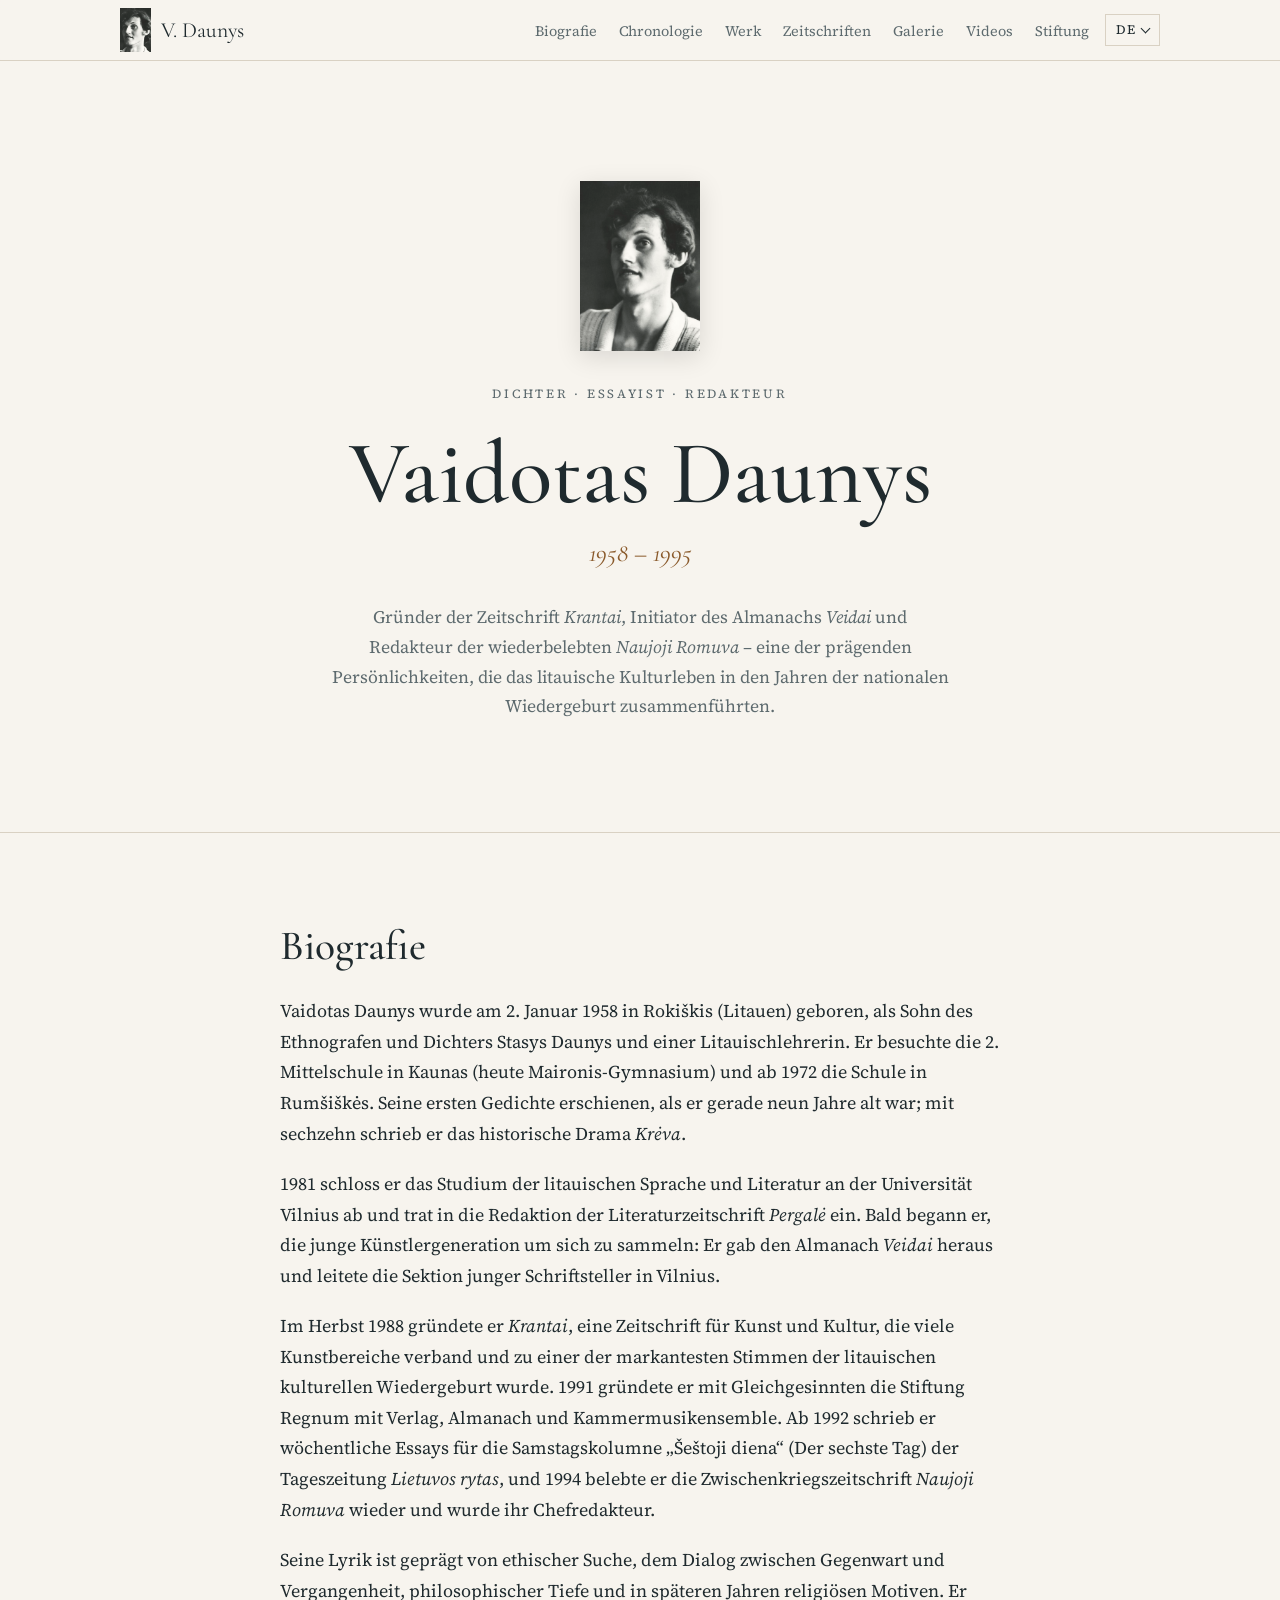
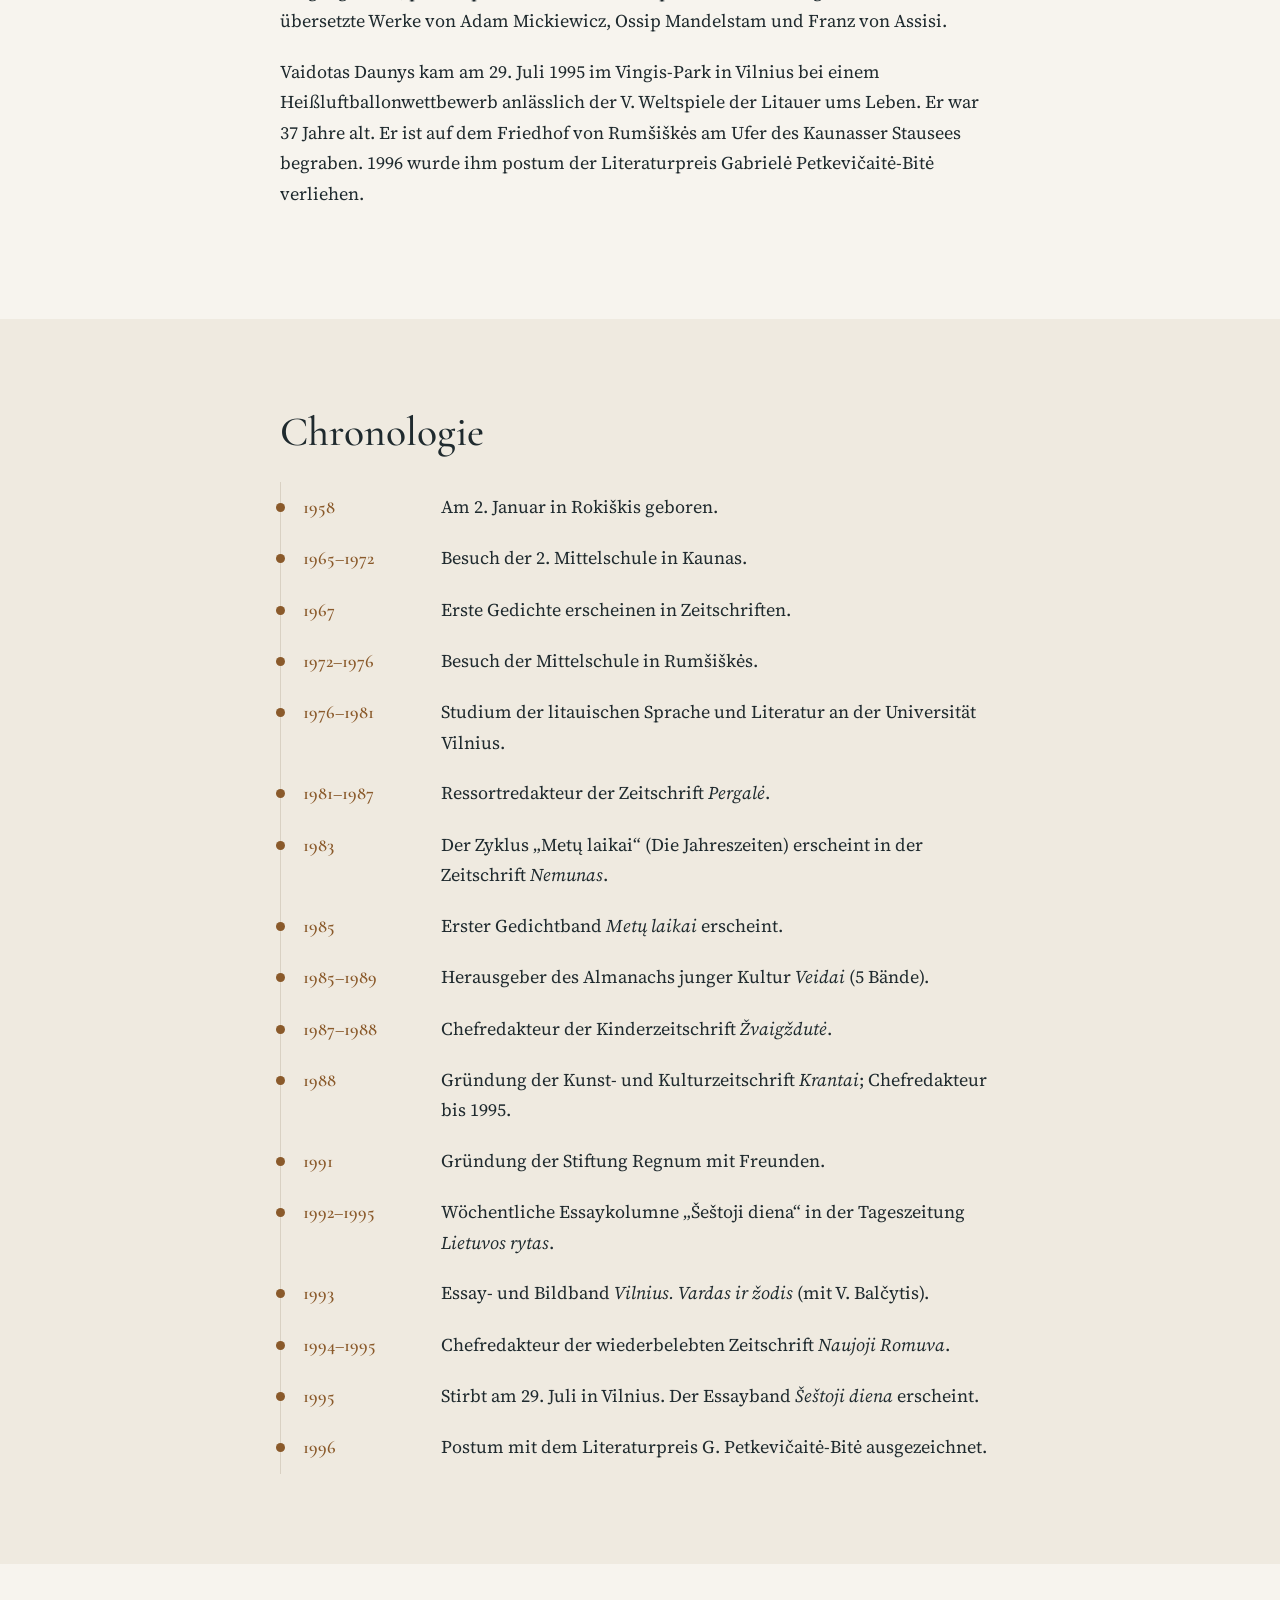
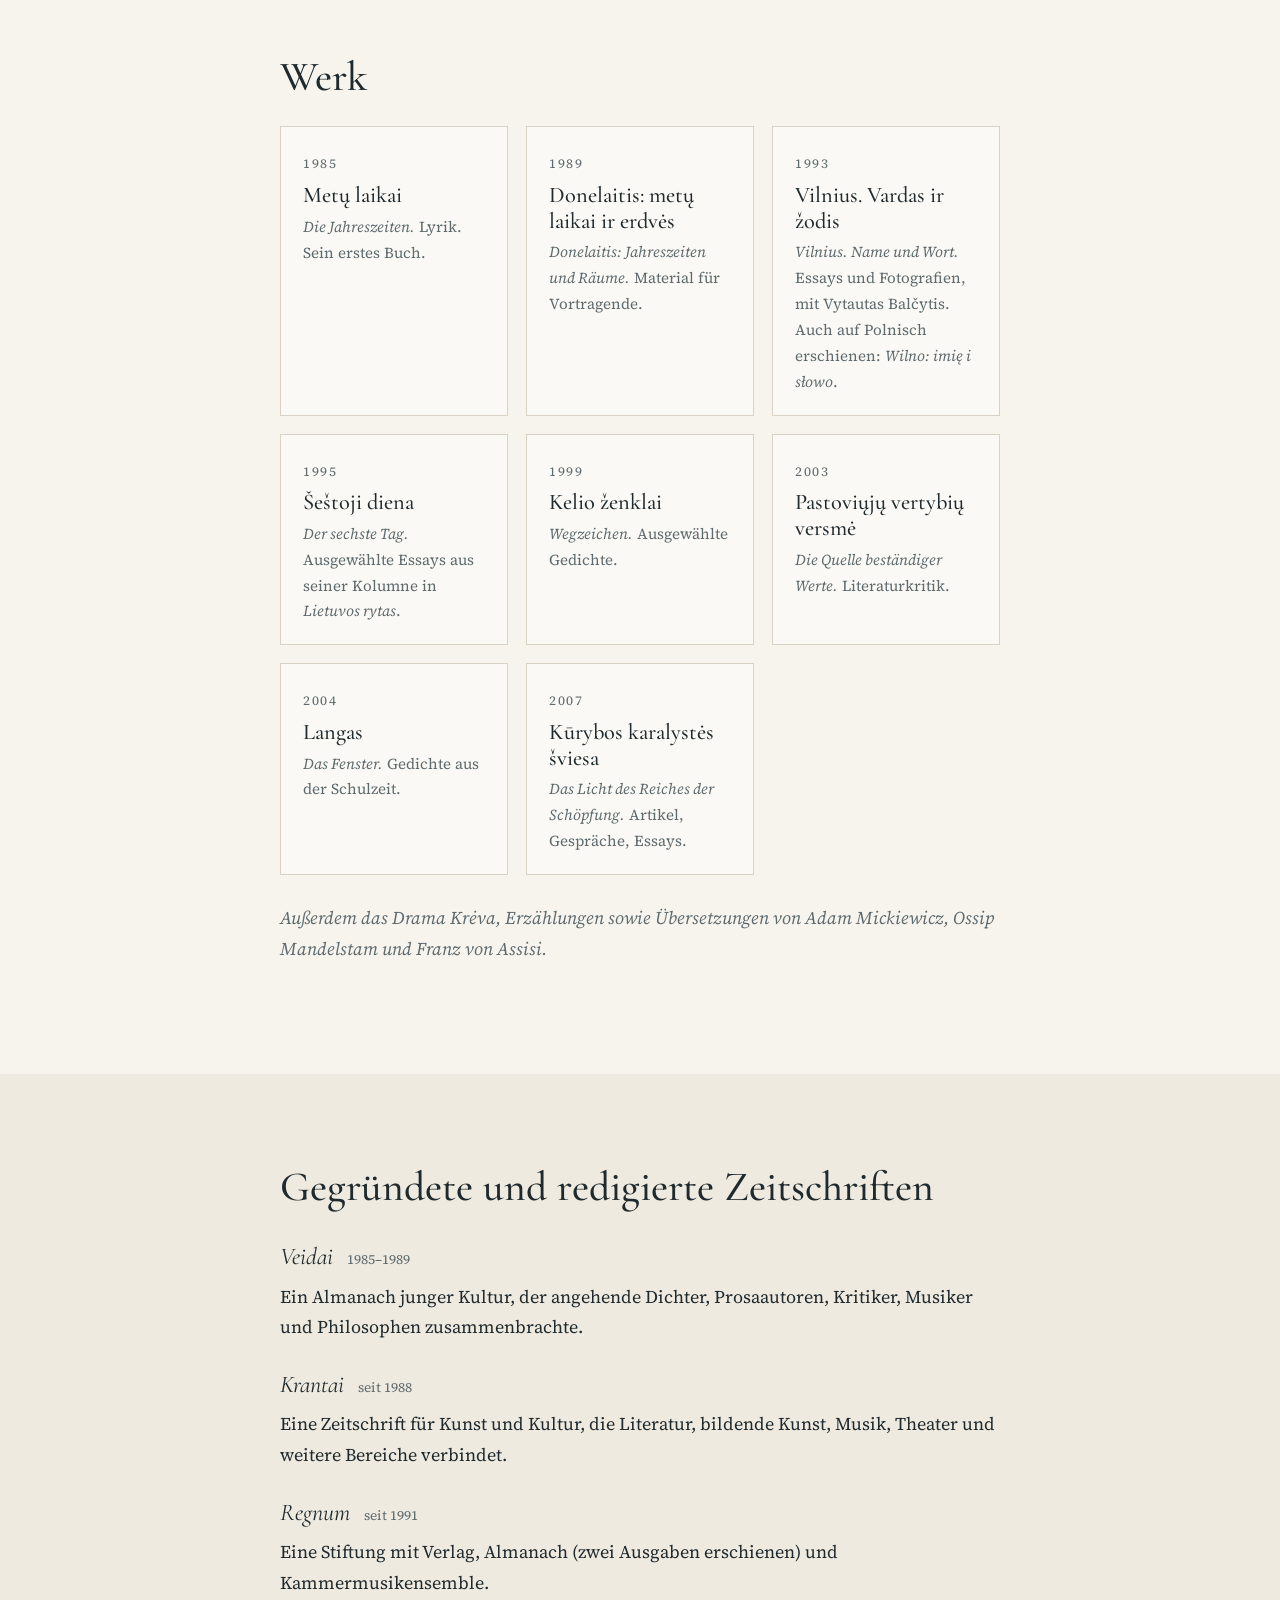
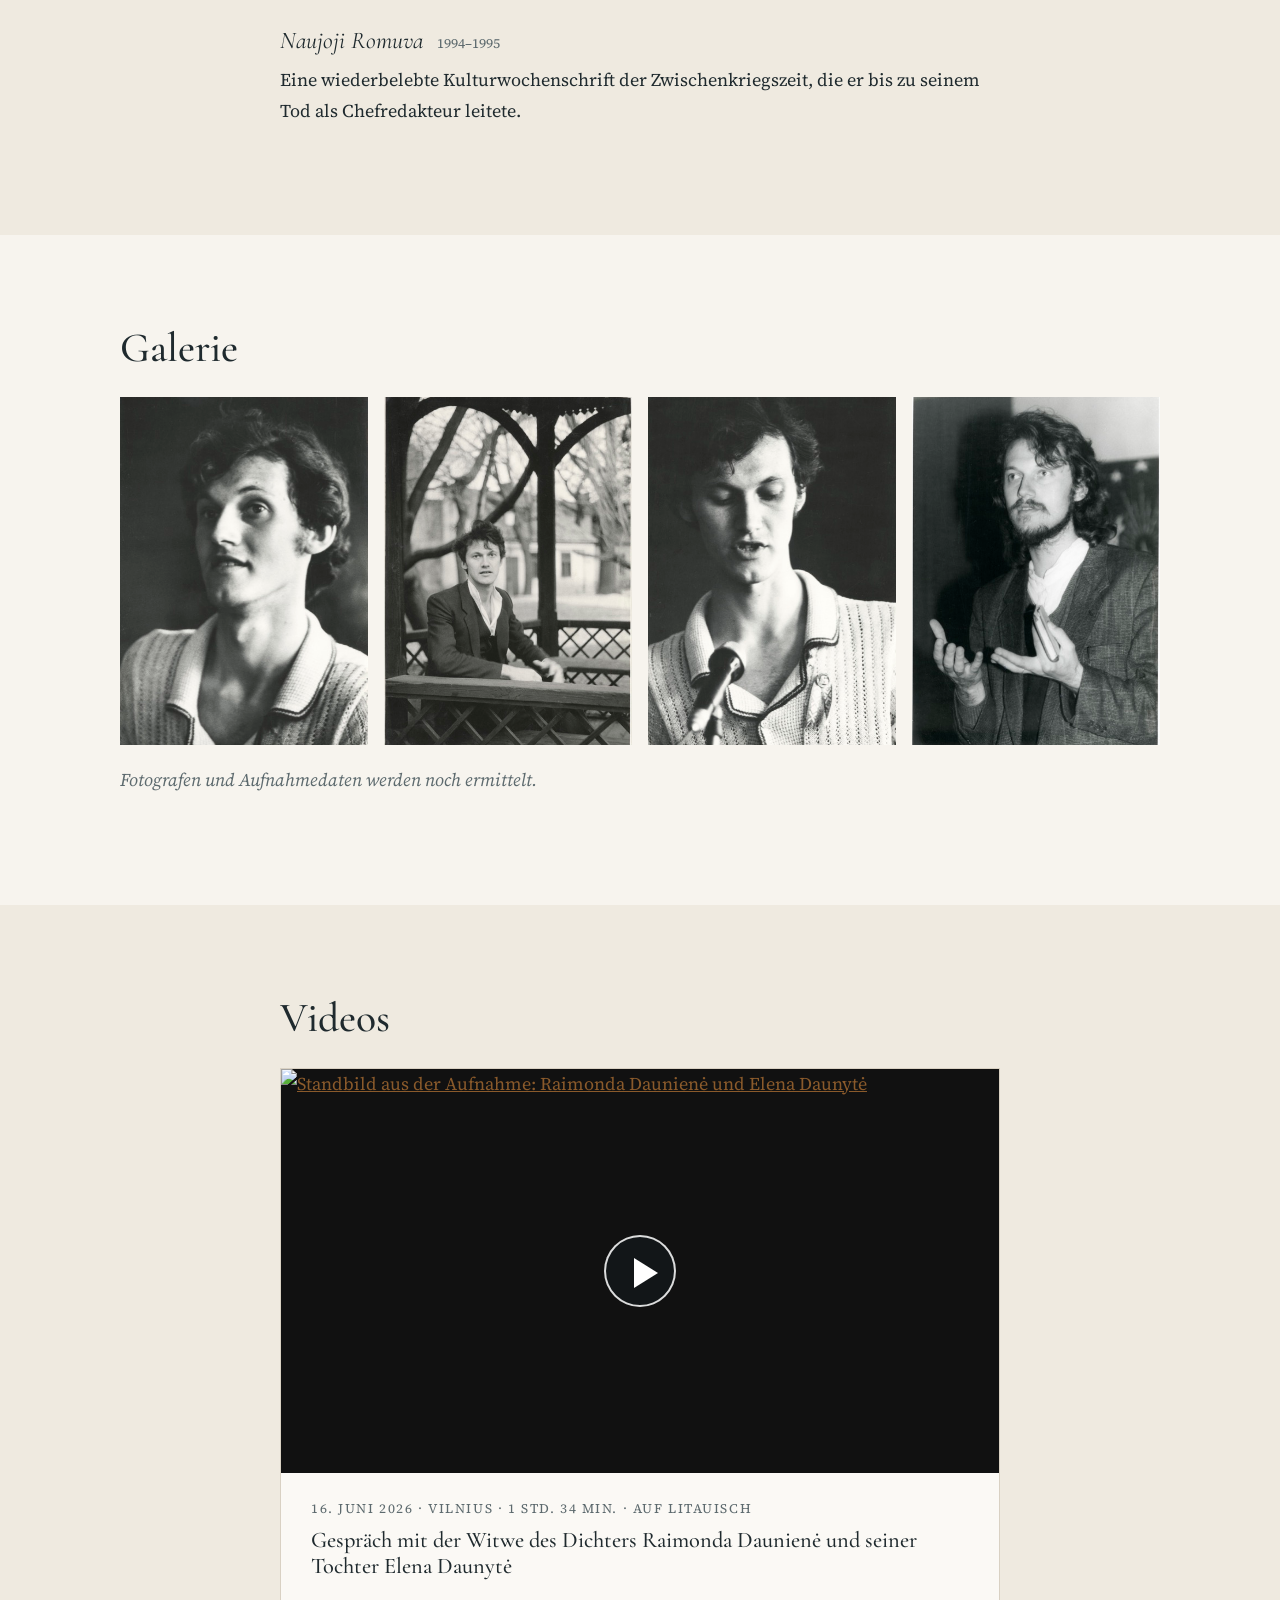
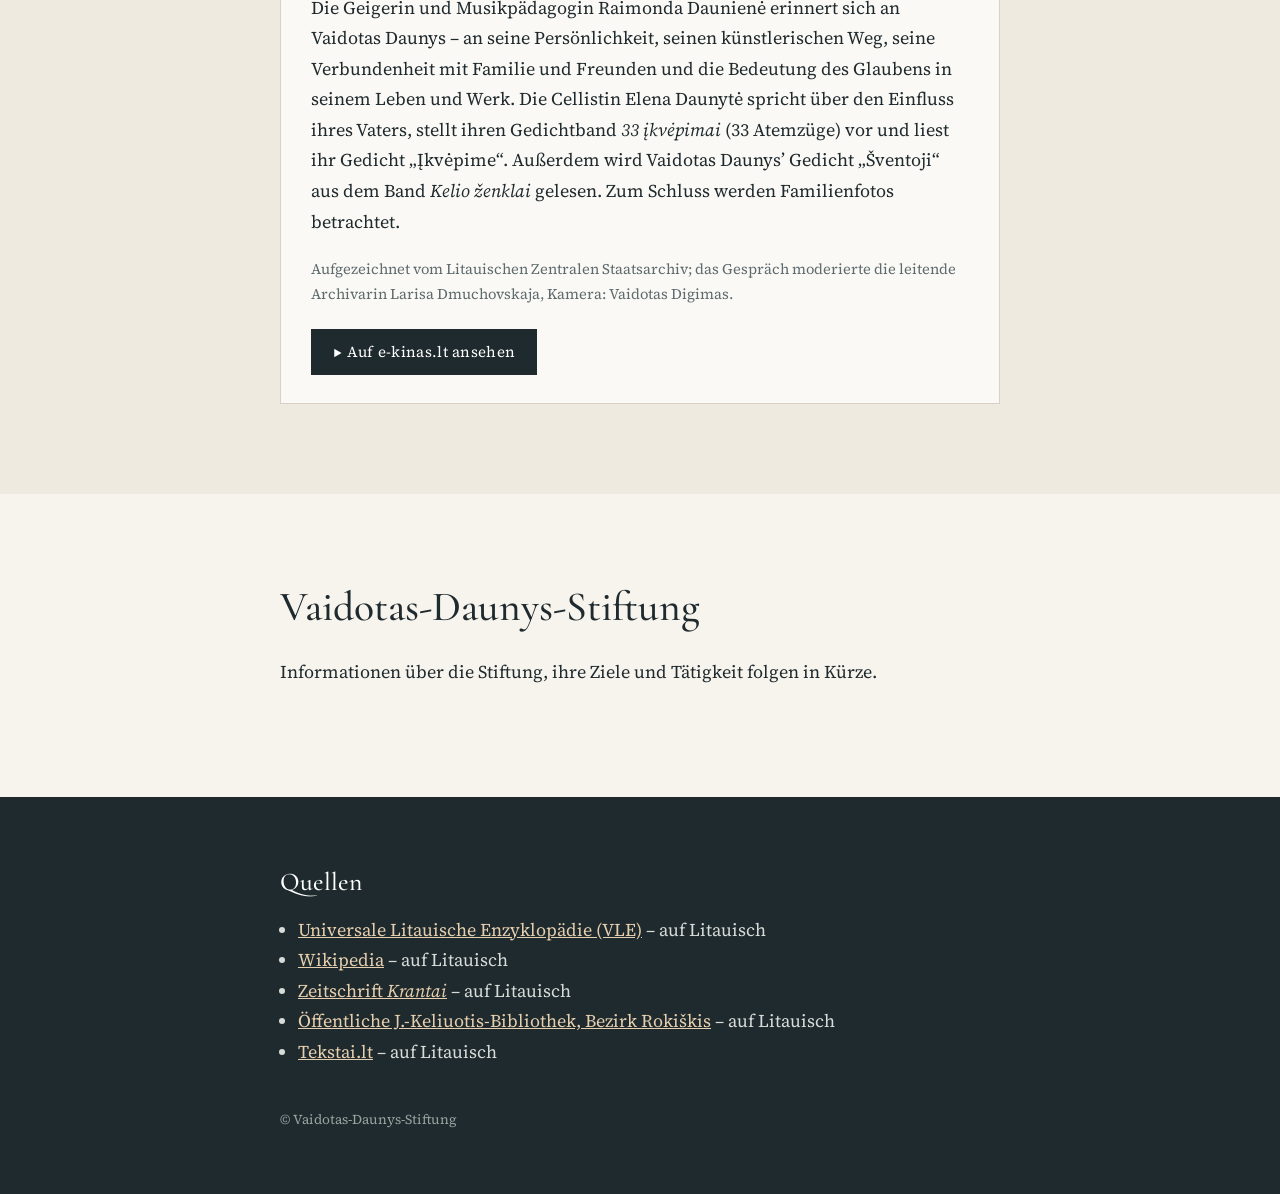
==== de/index.html @ 7f624f0b "Kalbu meniu isskleidziamas; pridetos vokieciu ir prancuzu versijos Co-Authored-By: Claude Opus 5.5 <" ====
<!doctype html>
<html lang="de">
<head>
<meta charset="utf-8">
<meta name="viewport" content="width=device-width, initial-scale=1">
<title>Vaidotas Daunys (1958–1995)</title>
<meta name="description" content="Vaidotas Daunys (1958–1995) – litauischer Dichter, Essayist und Redakteur, Gründer der Zeitschrift Krantai. Leben, Werk und Andenken.">
<meta name="theme-color" content="#1f2a2e">
<link rel="alternate" hreflang="lt" href="https://daunyteelena-byte.github.io/vaidotas-daunys/">
<link rel="alternate" hreflang="en" href="https://daunyteelena-byte.github.io/vaidotas-daunys/en/">
<link rel="alternate" hreflang="de" href="https://daunyteelena-byte.github.io/vaidotas-daunys/de/">
<link rel="alternate" hreflang="fr" href="https://daunyteelena-byte.github.io/vaidotas-daunys/fr/">
<link rel="icon" href="../favicon.svg" type="image/svg+xml">
<link rel="preconnect" href="https://fonts.googleapis.com">
<link rel="preconnect" href="https://fonts.gstatic.com" crossorigin>
<link rel="stylesheet" href="https://fonts.googleapis.com/css2?family=Cormorant+Garamond:ital,wght@0,400;0,500;0,600;1,400&family=Source+Serif+4:ital,opsz,wght@0,8..60,400;0,8..60,600;1,8..60,400&display=swap">
<link rel="stylesheet" href="../assets/style.css">
</head>
<body>

<header class="top">
  <nav class="wrap nav">
    <a class="brand" href="#"><img src="../assets/img/vaidotas-daunys.jpg" alt="Porträt von Vaidotas Daunys" width="31" height="44">V. Daunys</a>
    <ul>
      <li><a href="#biografie">Biografie</a></li>
      <li><a href="#chronologie">Chronologie</a></li>
      <li><a href="#werk">Werk</a></li>
      <li><a href="#zeitschriften">Zeitschriften</a></li>
      <li><a href="#galerie">Galerie</a></li>
      <li><a href="#videos">Videos</a></li>
      <li><a href="#stiftung">Stiftung</a></li>
    </ul>
    <details class="lang">
      <summary aria-label="Sprache">DE</summary>
      <div class="lang-menu">
        <a href="../" hreflang="lt" lang="lt">Lietuvių</a>
        <a href="../en/" hreflang="en" lang="en">English</a>
        <a aria-current="page" lang="de">Deutsch</a>
        <a href="../fr/" hreflang="fr" lang="fr">Français</a>
      </div>
    </details>
  </nav>
</header>

<main>

<section class="hero">
  <div class="wrap">
    <img class="portrait" src="../assets/img/vaidotas-daunys-portretas.jpg" alt="Porträt von Vaidotas Daunys" width="341" height="480">
    <p class="eyebrow">Dichter · Essayist · Redakteur</p>
    <h1>Vaidotas Daunys</h1>
    <p class="years">1958 – 1995</p>
    <p class="lead">Gründer der Zeitschrift <i>Krantai</i>, Initiator des Almanachs <i>Veidai</i> und Redakteur der wiederbelebten <i>Naujoji Romuva</i> – eine der prägenden Persönlichkeiten, die das litauische Kulturleben in den Jahren der nationalen Wiedergeburt zusammenführten.</p>
  </div>
</section>

<section id="biografie" class="block">
  <div class="wrap narrow">
    <h2>Biografie</h2>
    <p>Vaidotas Daunys wurde am 2. Januar 1958 in Rokiškis (Litauen) geboren, als Sohn des Ethnografen und Dichters Stasys Daunys und einer Litauischlehrerin. Er besuchte die 2. Mittelschule in Kaunas (heute Maironis-Gymnasium) und ab 1972 die Schule in Rumšiškės. Seine ersten Gedichte erschienen, als er gerade neun Jahre alt war; mit sechzehn schrieb er das historische Drama <i>Krėva</i>.</p>
    <p>1981 schloss er das Studium der litauischen Sprache und Literatur an der Universität Vilnius ab und trat in die Redaktion der Literaturzeitschrift <i>Pergalė</i> ein. Bald begann er, die junge Künstlergeneration um sich zu sammeln: Er gab den Almanach <i>Veidai</i> heraus und leitete die Sektion junger Schriftsteller in Vilnius.</p>
    <p>Im Herbst 1988 gründete er <i>Krantai</i>, eine Zeitschrift für Kunst und Kultur, die viele Kunstbereiche verband und zu einer der markantesten Stimmen der litauischen kulturellen Wiedergeburt wurde. 1991 gründete er mit Gleichgesinnten die Stiftung Regnum mit Verlag, Almanach und Kammermusikensemble. Ab 1992 schrieb er wöchentliche Essays für die Samstagskolumne „Šeštoji diena“ (Der sechste Tag) der Tageszeitung <i>Lietuvos rytas</i>, und 1994 belebte er die Zwischenkriegszeitschrift <i>Naujoji Romuva</i> wieder und wurde ihr Chefredakteur.</p>
    <p>Seine Lyrik ist geprägt von ethischer Suche, dem Dialog zwischen Gegenwart und Vergangenheit, philosophischer Tiefe und in späteren Jahren religiösen Motiven. Er übersetzte Werke von Adam Mickiewicz, Ossip Mandelstam und Franz von Assisi.</p>
    <p>Vaidotas Daunys kam am 29. Juli 1995 im Vingis-Park in Vilnius bei einem Heißluftballonwettbewerb anlässlich der V. Weltspiele der Litauer ums Leben. Er war 37 Jahre alt. Er ist auf dem Friedhof von Rumšiškės am Ufer des Kaunasser Stausees begraben. 1996 wurde ihm postum der Literaturpreis Gabrielė Petkevičaitė-Bitė verliehen.</p>
  </div>
</section>

<section id="chronologie" class="block alt">
  <div class="wrap narrow">
    <h2>Chronologie</h2>
    <ol class="timeline">
      <li><span>1958</span><p>Am 2. Januar in Rokiškis geboren.</p></li>
      <li><span>1965–1972</span><p>Besuch der 2. Mittelschule in Kaunas.</p></li>
      <li><span>1967</span><p>Erste Gedichte erscheinen in Zeitschriften.</p></li>
      <li><span>1972–1976</span><p>Besuch der Mittelschule in Rumšiškės.</p></li>
      <li><span>1976–1981</span><p>Studium der litauischen Sprache und Literatur an der Universität Vilnius.</p></li>
      <li><span>1981–1987</span><p>Ressortredakteur der Zeitschrift <i>Pergalė</i>.</p></li>
      <li><span>1983</span><p>Der Zyklus „Metų laikai“ (Die Jahreszeiten) erscheint in der Zeitschrift <i>Nemunas</i>.</p></li>
      <li><span>1985</span><p>Erster Gedichtband <i>Metų laikai</i> erscheint.</p></li>
      <li><span>1985–1989</span><p>Herausgeber des Almanachs junger Kultur <i>Veidai</i> (5 Bände).</p></li>
      <li><span>1987–1988</span><p>Chefredakteur der Kinderzeitschrift <i>Žvaigždutė</i>.</p></li>
      <li><span>1988</span><p>Gründung der Kunst- und Kulturzeitschrift <i>Krantai</i>; Chefredakteur bis 1995.</p></li>
      <li><span>1991</span><p>Gründung der Stiftung Regnum mit Freunden.</p></li>
      <li><span>1992–1995</span><p>Wöchentliche Essaykolumne „Šeštoji diena“ in der Tageszeitung <i>Lietuvos rytas</i>.</p></li>
      <li><span>1993</span><p>Essay- und Bildband <i>Vilnius. Vardas ir žodis</i> (mit V. Balčytis).</p></li>
      <li><span>1994–1995</span><p>Chefredakteur der wiederbelebten Zeitschrift <i>Naujoji Romuva</i>.</p></li>
      <li><span>1995</span><p>Stirbt am 29. Juli in Vilnius. Der Essayband <i>Šeštoji diena</i> erscheint.</p></li>
      <li><span>1996</span><p>Postum mit dem Literaturpreis G. Petkevičaitė-Bitė ausgezeichnet.</p></li>
    </ol>
  </div>
</section>

<section id="werk" class="block">
  <div class="wrap narrow">
    <h2>Werk</h2>
    <div class="books">
      <article><span class="y">1985</span><h3>Metų laikai</h3><p><i>Die Jahreszeiten.</i> Lyrik. Sein erstes Buch.</p></article>
      <article><span class="y">1989</span><h3>Donelaitis: metų laikai ir erdvės</h3><p><i>Donelaitis: Jahreszeiten und Räume.</i> Material für Vortragende.</p></article>
      <article><span class="y">1993</span><h3>Vilnius. Vardas ir žodis</h3><p><i>Vilnius. Name und Wort.</i> Essays und Fotografien, mit Vytautas Balčytis. Auch auf Polnisch erschienen: <i>Wilno: imię i słowo</i>.</p></article>
      <article><span class="y">1995</span><h3>Šeštoji diena</h3><p><i>Der sechste Tag.</i> Ausgewählte Essays aus seiner Kolumne in <i>Lietuvos rytas</i>.</p></article>
      <article><span class="y">1999</span><h3>Kelio ženklai</h3><p><i>Wegzeichen.</i> Ausgewählte Gedichte.</p></article>
      <article><span class="y">2003</span><h3>Pastoviųjų vertybių versmė</h3><p><i>Die Quelle beständiger Werte.</i> Literaturkritik.</p></article>
      <article><span class="y">2004</span><h3>Langas</h3><p><i>Das Fenster.</i> Gedichte aus der Schulzeit.</p></article>
      <article><span class="y">2007</span><h3>Kūrybos karalystės šviesa</h3><p><i>Das Licht des Reiches der Schöpfung.</i> Artikel, Gespräche, Essays.</p></article>
    </div>
    <p class="note">Außerdem das Drama <i>Krėva</i>, Erzählungen sowie Übersetzungen von Adam Mickiewicz, Ossip Mandelstam und Franz von Assisi.</p>
  </div>
</section>

<section id="zeitschriften" class="block alt">
  <div class="wrap narrow">
    <h2>Gegründete und redigierte Zeitschriften</h2>
    <dl class="pubs">
      <dt><i>Veidai</i> <small>1985–1989</small></dt>
      <dd>Ein Almanach junger Kultur, der angehende Dichter, Prosaautoren, Kritiker, Musiker und Philosophen zusammenbrachte.</dd>
      <dt><i>Krantai</i> <small>seit 1988</small></dt>
      <dd>Eine Zeitschrift für Kunst und Kultur, die Literatur, bildende Kunst, Musik, Theater und weitere Bereiche verbindet.</dd>
      <dt><i>Regnum</i> <small>seit 1991</small></dt>
      <dd>Eine Stiftung mit Verlag, Almanach (zwei Ausgaben erschienen) und Kammermusikensemble.</dd>
      <dt><i>Naujoji Romuva</i> <small>1994–1995</small></dt>
      <dd>Eine wiederbelebte Kulturwochenschrift der Zwischenkriegszeit, die er bis zu seinem Tod als Chefredakteur leitete.</dd>
    </dl>
  </div>
</section>

<section id="galerie" class="block">
  <div class="wrap">
    <h2>Galerie</h2>
    <div class="gallery">
      <a href="../assets/img/galerija/001.jpg"><img src="../assets/img/galerija/001-m.jpg" alt="Nahaufnahme von Vaidotas Daunys" width="451" height="640" loading="lazy"></a>
      <a href="../assets/img/galerija/002.jpg"><img src="../assets/img/galerija/002-m.jpg" alt="Vaidotas Daunys in einem hölzernen Pavillon" width="453" height="640" loading="lazy"></a>
      <a href="../assets/img/galerija/003.jpg"><img src="../assets/img/galerija/003-m.jpg" alt="Vaidotas Daunys spricht am Mikrofon" width="456" height="640" loading="lazy"></a>
      <a href="../assets/img/galerija/004.jpg"><img src="../assets/img/galerija/004-m.jpg" alt="Vaidotas Daunys spricht mit einem Buch in der Hand" width="430" height="640" loading="lazy"></a>
    </div>
    <p class="note">Fotografen und Aufnahmedaten werden noch ermittelt.</p>
  </div>
</section>

<section id="videos" class="block alt">
  <div class="wrap narrow">
    <h2>Videos</h2>
    <article class="video">
      <a class="video-still" href="https://www.e-kinas.lt/ekinas-movie/movie/24344" target="_blank" rel="noopener" aria-label="Aufnahme auf e-kinas.lt ansehen">
        <img src="https://www.e-kinas.lt/public-movies/24344/stop-kadras.jpeg" alt="Standbild aus der Aufnahme: Raimonda Daunienė und Elena Daunytė" width="600" height="338" loading="lazy">
        <span class="play" aria-hidden="true"></span>
      </a>
      <p class="video-meta">16. Juni 2026 · Vilnius · 1 Std. 34 Min. · auf Litauisch</p>
      <h3>Gespräch mit der Witwe des Dichters Raimonda Daunienė und seiner Tochter Elena Daunytė</h3>
      <p>Die Geigerin und Musikpädagogin Raimonda Daunienė erinnert sich an Vaidotas Daunys – an seine Persönlichkeit, seinen künstlerischen Weg, seine Verbundenheit mit Familie und Freunden und die Bedeutung des Glaubens in seinem Leben und Werk. Die Cellistin Elena Daunytė spricht über den Einfluss ihres Vaters, stellt ihren Gedichtband <i>33 įkvėpimai</i> (33 Atemzüge) vor und liest ihr Gedicht „Įkvėpime“. Außerdem wird Vaidotas Daunys’ Gedicht „Šventoji“ aus dem Band <i>Kelio ženklai</i> gelesen. Zum Schluss werden Familienfotos betrachtet.</p>
      <p class="video-src">Aufgezeichnet vom Litauischen Zentralen Staatsarchiv; das Gespräch moderierte die leitende Archivarin Larisa Dmuchovskaja, Kamera: Vaidotas Digimas.</p>
      <a class="button" href="https://www.e-kinas.lt/ekinas-movie/movie/24344" target="_blank" rel="noopener">▶ Auf e-kinas.lt ansehen</a>
    </article>
  </div>
</section>

<section id="stiftung" class="block">
  <div class="wrap narrow">
    <h2>Vaidotas-Daunys-Stiftung</h2>
    <p>Informationen über die Stiftung, ihre Ziele und Tätigkeit folgen in Kürze.</p>
  </div>
</section>

</main>

<dialog class="lightbox" aria-label="Foto">
  <img alt="">
  <button class="lb-prev" aria-label="Zurück">‹</button>
  <button class="lb-next" aria-label="Weiter">›</button>
  <button class="lb-close" aria-label="Schließen">×</button>
</dialog>
<script>
(function () {
  var links = Array.prototype.slice.call(document.querySelectorAll('.gallery a'));
  var box = document.querySelector('.lightbox');
  if (!box || !box.showModal) return;
  var img = box.querySelector('img'), i = 0;
  function show(n) {
    i = (n + links.length) % links.length;
    img.src = links[i].href;
    img.alt = links[i].querySelector('img').alt;
  }
  links.forEach(function (a, n) {
    a.addEventListener('click', function (e) { e.preventDefault(); show(n); box.showModal(); });
  });
  box.querySelector('.lb-prev').onclick = function () { show(i - 1); };
  box.querySelector('.lb-next').onclick = function () { show(i + 1); };
  box.querySelector('.lb-close').onclick = function () { box.close(); };
  box.addEventListener('click', function (e) { if (e.target === box || e.target === img) box.close(); });
  box.addEventListener('keydown', function (e) {
    if (e.key === 'ArrowLeft') show(i - 1);
    if (e.key === 'ArrowRight') show(i + 1);
  });
})();
</script>
<script>
(function () {
  var d = document.querySelector('.lang');
  if (!d) return;
  document.addEventListener('click', function (e) { if (!d.contains(e.target)) d.open = false; });
  document.addEventListener('keydown', function (e) { if (e.key === 'Escape') d.open = false; });
})();
</script>

<footer class="foot">
  <div class="wrap narrow">
    <h2>Quellen</h2>
    <ul>
      <li><a href="https://www.vle.lt/straipsnis/vaidotas-daunys/">Universale Litauische Enzyklopädie (VLE)</a> <span>– auf Litauisch</span></li>
      <li><a href="https://lt.wikipedia.org/wiki/Vaidotas_Daunys">Wikipedia</a> <span>– auf Litauisch</span></li>
      <li><a href="https://kranturedakcija.lt/vaidotas-daunys/">Zeitschrift <i>Krantai</i></a> <span>– auf Litauisch</span></li>
      <li><a href="https://www.keliuociucentras.rvb.lt/lt/krasto-kureju-puslapis/daunys-vaidotas">Öffentliche J.-Keliuotis-Bibliothek, Bezirk Rokiškis</a> <span>– auf Litauisch</span></li>
      <li><a href="http://www.tekstai.lt/tekstai/187-daunys-vaidotas">Tekstai.lt</a> <span>– auf Litauisch</span></li>
    </ul>
    <p class="copy">© Vaidotas-Daunys-Stiftung</p>
  </div>
</footer>

</body>
</html>
---- assets/style.css ----
:root {
  --ink: #1f2a2e;
  --muted: #5d6a6e;
  --paper: #f7f4ee;
  --paper-alt: #efeae0;
  --accent: #8a5a2b;
  --line: #d9d1c3;
  --serif-d: "Cormorant Garamond", Georgia, serif;
  --serif: "Source Serif 4", Georgia, serif;
}

* { box-sizing: border-box; }
html { scroll-behavior: smooth; }
body {
  margin: 0;
  background: var(--paper);
  color: var(--ink);
  font: 400 18px/1.7 var(--serif);
  -webkit-font-smoothing: antialiased;
}
a { color: var(--accent); }
h1, h2, h3 { font-family: var(--serif-d); font-weight: 500; line-height: 1.15; margin: 0 0 .6em; }
h2 { font-size: clamp(2rem, 4vw, 2.6rem); }
h3 { font-size: 1.4rem; }

.wrap { max-width: 1080px; margin: 0 auto; padding: 0 20px; }
.narrow { max-width: 760px; }

/* nav */
.top {
  position: sticky; top: 0; z-index: 10;
  background: rgba(247, 244, 238, .92);
  backdrop-filter: blur(6px);
  border-bottom: 1px solid var(--line);
}
.nav { display: flex; align-items: center; justify-content: space-between; height: 60px; gap: 16px; }
.brand { display: flex; align-items: center; gap: 10px; font-family: var(--serif-d); font-size: 1.35rem; color: var(--ink); text-decoration: none; white-space: nowrap; }
.brand img { height: 44px; width: auto; display: block; }
.nav ul { display: flex; gap: 22px; list-style: none; margin: 0 0 0 auto; padding: 0; overflow-x: auto; min-width: 0; }
.lang { position: relative; flex-shrink: 0; }
.lang summary { list-style: none; cursor: pointer; display: flex; align-items: center; gap: 6px; padding: 4px 10px; border: 1px solid var(--line); font-size: .8rem; letter-spacing: .08em; color: var(--ink); user-select: none; }
.lang summary::-webkit-details-marker { display: none; }
.lang summary::after { content: ""; width: 6px; height: 6px; border-right: 1.5px solid currentColor; border-bottom: 1.5px solid currentColor; transform: translateY(-2px) rotate(45deg); transition: transform .2s ease; }
.lang[open] summary::after { transform: translateY(1px) rotate(-135deg); }
.lang summary:hover, .lang[open] summary { background: var(--paper-alt); }
.lang-menu { position: absolute; right: 0; top: calc(100% + 6px); min-width: 150px; background: var(--paper); border: 1px solid var(--line); box-shadow: 0 8px 24px rgba(0,0,0,.10); padding: 6px 0; z-index: 20; }
.nav .lang-menu a { display: block; padding: 7px 16px; color: var(--ink); font-size: .92rem; }
.nav .lang-menu a[href]:hover { background: var(--paper-alt); }
.nav .lang-menu a[aria-current] { color: var(--accent); font-weight: 600; }
.nav a:not(.brand) { color: var(--muted); text-decoration: none; font-size: .9rem; white-space: nowrap; }
.nav a:not(.brand):hover { color: var(--ink); }

/* hero */
.hero { padding: 120px 0 110px; text-align: center; border-bottom: 1px solid var(--line); }
.portrait { display: block; height: 170px; width: auto; margin: 0 auto 32px; box-shadow: 0 6px 24px rgba(0,0,0,.12); }
.eyebrow { text-transform: uppercase; letter-spacing: .22em; font-size: .78rem; color: var(--muted); margin: 0 0 18px; }
.hero h1 { font-size: clamp(3rem, 9vw, 5.6rem); margin: 0; }
.years { font-family: var(--serif-d); font-style: italic; font-size: 1.6rem; color: var(--accent); margin: 6px 0 28px; }
.lead { max-width: 620px; margin: 0 auto; color: var(--muted); font-size: 1.1rem; }

/* blocks */
.block { padding: 90px 0; }
.block.alt { background: var(--paper-alt); }
.block p { margin: 0 0 1.1em; }

/* timeline */
.timeline { list-style: none; margin: 0; padding: 0; border-left: 1px solid var(--line); }
.timeline li { display: grid; grid-template-columns: 120px 1fr; gap: 18px; padding: 10px 0 10px 22px; position: relative; }
.timeline li::before { content: ""; position: absolute; left: -5px; top: 21px; width: 9px; height: 9px; border-radius: 50%; background: var(--accent); }
.timeline span { font-family: var(--serif-d); font-size: 1.15rem; font-weight: 600; color: var(--accent); }
.timeline p { margin: 0; }

/* books */
.books { display: grid; grid-template-columns: repeat(auto-fill, minmax(220px, 1fr)); gap: 18px; margin-bottom: 28px; }
.books article { border: 1px solid var(--line); padding: 20px 22px; background: #fbf9f5; }
.books .y { font-size: .82rem; letter-spacing: .12em; color: var(--muted); }
.books h3 { margin: 4px 0 6px; }
.books p { margin: 0; font-size: .95rem; color: var(--muted); }
.note { font-style: italic; color: var(--muted); }

/* publications */
.pubs dt { font-family: var(--serif-d); font-size: 1.5rem; margin-top: 22px; }
.pubs dt small { font-family: var(--serif); font-size: .85rem; color: var(--muted); margin-left: 8px; }
.pubs dd { margin: 4px 0 0; color: var(--ink); }

/* gallery */
.gallery { display: grid; grid-template-columns: repeat(4, 1fr); gap: 16px; margin-bottom: 20px; }
.gallery a { display: block; aspect-ratio: 5 / 7; overflow: hidden; background: var(--paper-alt); }
.gallery img { width: 100%; height: 100%; object-fit: cover; display: block; transition: transform .4s ease; }
.gallery a:hover img { transform: scale(1.03); }

.lightbox { border: 0; padding: 0; background: transparent; max-width: 100vw; max-height: 100vh; width: 100vw; height: 100vh; }
.lightbox::backdrop { background: rgba(16, 20, 22, .92); }
.lightbox img { position: absolute; inset: 0; margin: auto; max-width: calc(100vw - 120px); max-height: calc(100vh - 60px); }
.lightbox button { position: absolute; background: none; border: 0; color: #f2efe8; font-size: 2.6rem; line-height: 1; padding: 12px 16px; cursor: pointer; }
.lb-prev { left: 8px; top: 50%; transform: translateY(-50%); }
.lb-next { right: 8px; top: 50%; transform: translateY(-50%); }
.lb-close { right: 8px; top: 8px; }
.lightbox button:focus:not(:focus-visible) { outline: none; }

/* video */
.video { border: 1px solid var(--line); background: #fbf9f5; padding: 28px 30px; }
.video-still { position: relative; display: block; margin: -28px -30px 24px; aspect-ratio: 16 / 9; background: #111; overflow: hidden; }
.video-still img { width: 100%; height: 100%; object-fit: cover; display: block; transition: transform .4s ease; }
.video-still:hover img { transform: scale(1.02); }
.play { position: absolute; left: 50%; top: 50%; width: 72px; height: 72px; margin: -36px 0 0 -36px; border-radius: 50%; background: rgba(20, 26, 28, .72); border: 2px solid rgba(255,255,255,.85); }
.play::after { content: ""; position: absolute; left: 28px; top: 21px; border-style: solid; border-width: 15px 0 15px 24px; border-color: transparent transparent transparent #fff; }
.video-still:hover .play { background: var(--accent); }
.video-meta { font-size: .82rem; letter-spacing: .12em; text-transform: uppercase; color: var(--muted); margin: 0 0 8px !important; }
.video h3 { margin-bottom: 14px; }
.video-src { font-size: .92rem; color: var(--muted); }
.button { display: inline-block; margin-top: 6px; padding: 10px 22px; background: var(--ink); color: #fff; text-decoration: none; font-size: .95rem; letter-spacing: .02em; }
.button:hover { background: var(--accent); }

/* footer */
.foot { background: var(--ink); color: #d8dcd9; padding: 70px 0 50px; }
.foot h2 { font-size: 1.6rem; color: #fff; }
.foot ul { padding-left: 18px; }
.foot a { color: #e6cfae; }
.copy { margin-top: 40px; font-size: .85rem; color: #98a3a0; }

@media (max-width: 640px) {
  body { font-size: 17px; }
  .nav ul { gap: 14px; margin-left: 0; }
  .nav { gap: 12px; }
  .brand { display: none; }
  .hero { padding: 48px 0 64px; }
  .portrait { height: 120px; margin-bottom: 24px; }
  .block { padding: 64px 0; }
  .timeline li { grid-template-columns: 1fr; gap: 2px; }
  .gallery { grid-template-columns: repeat(2, 1fr); gap: 10px; }
  .video { padding: 22px 20px; }
  .video-still { margin: -22px -20px 20px; }
  .lightbox img { max-width: 100vw; max-height: calc(100vh - 140px); }
  .lb-prev, .lb-next { top: auto; bottom: 16px; transform: none; }
}
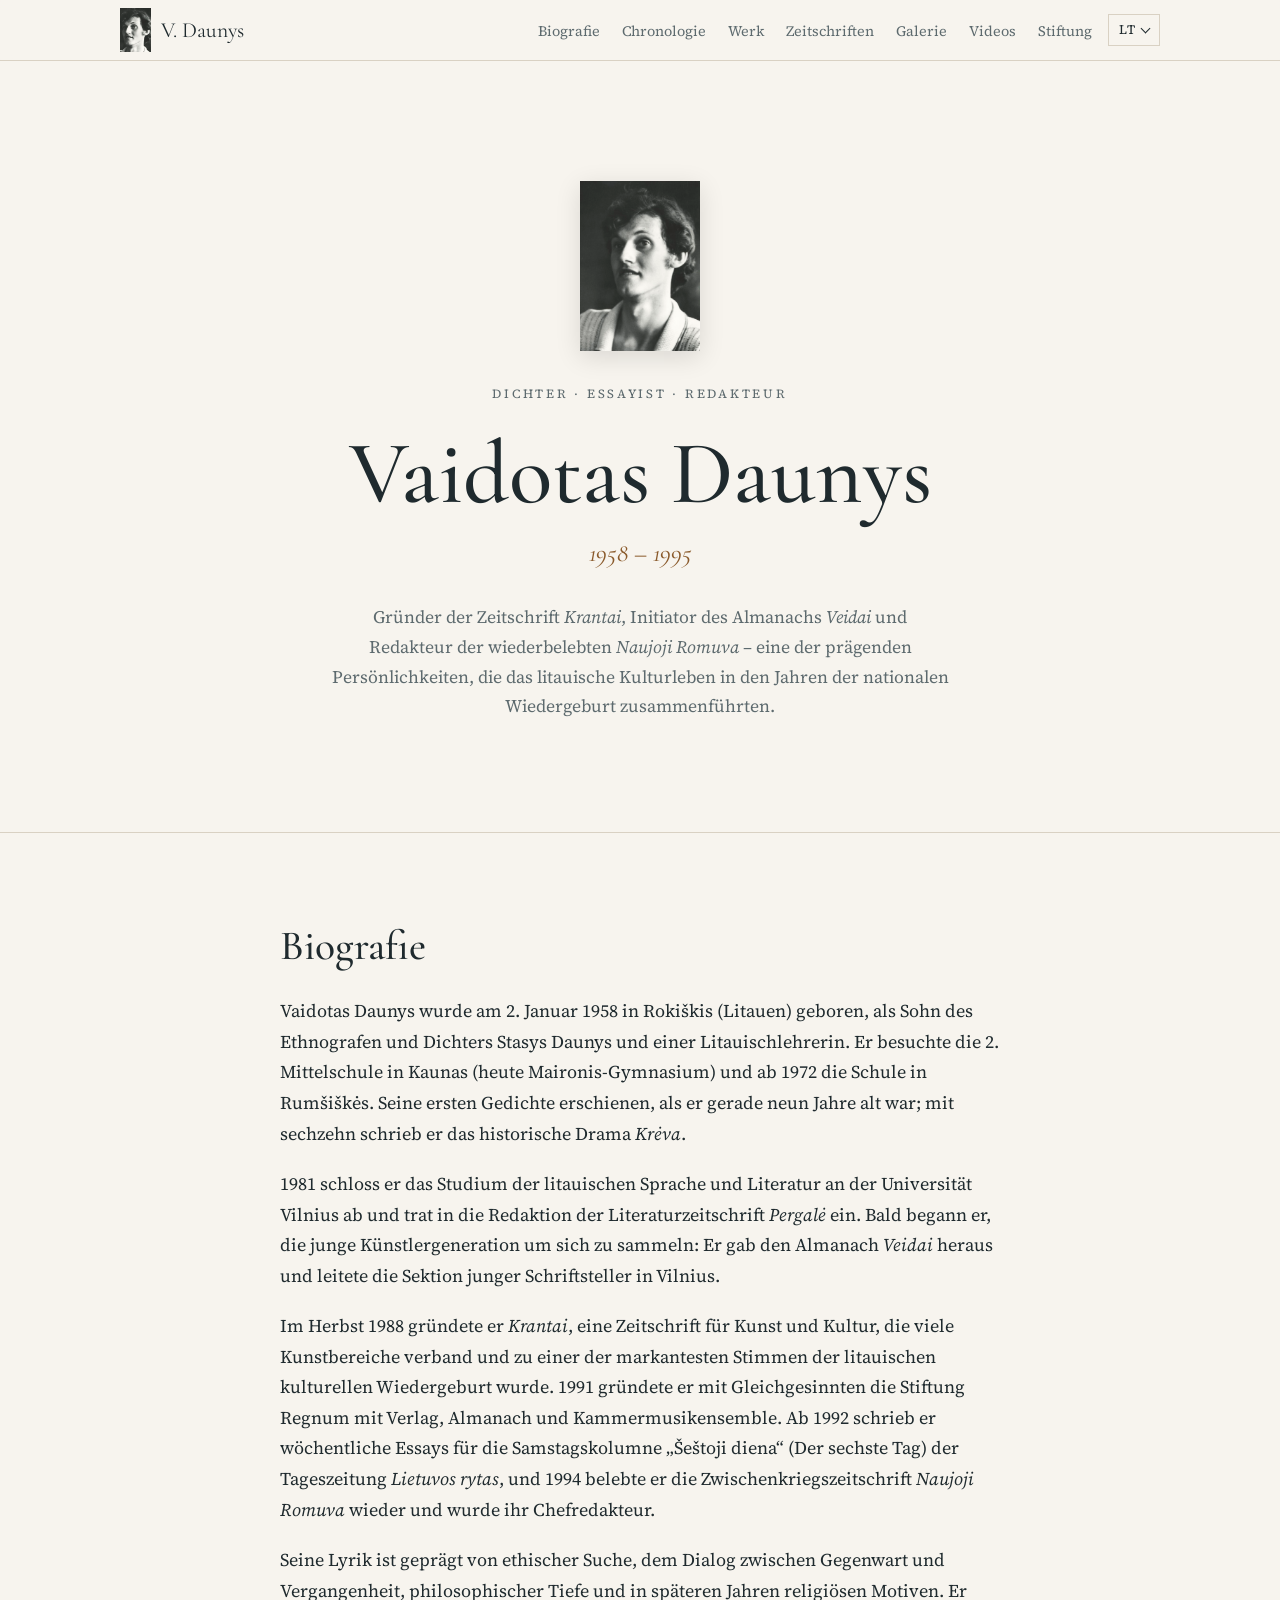
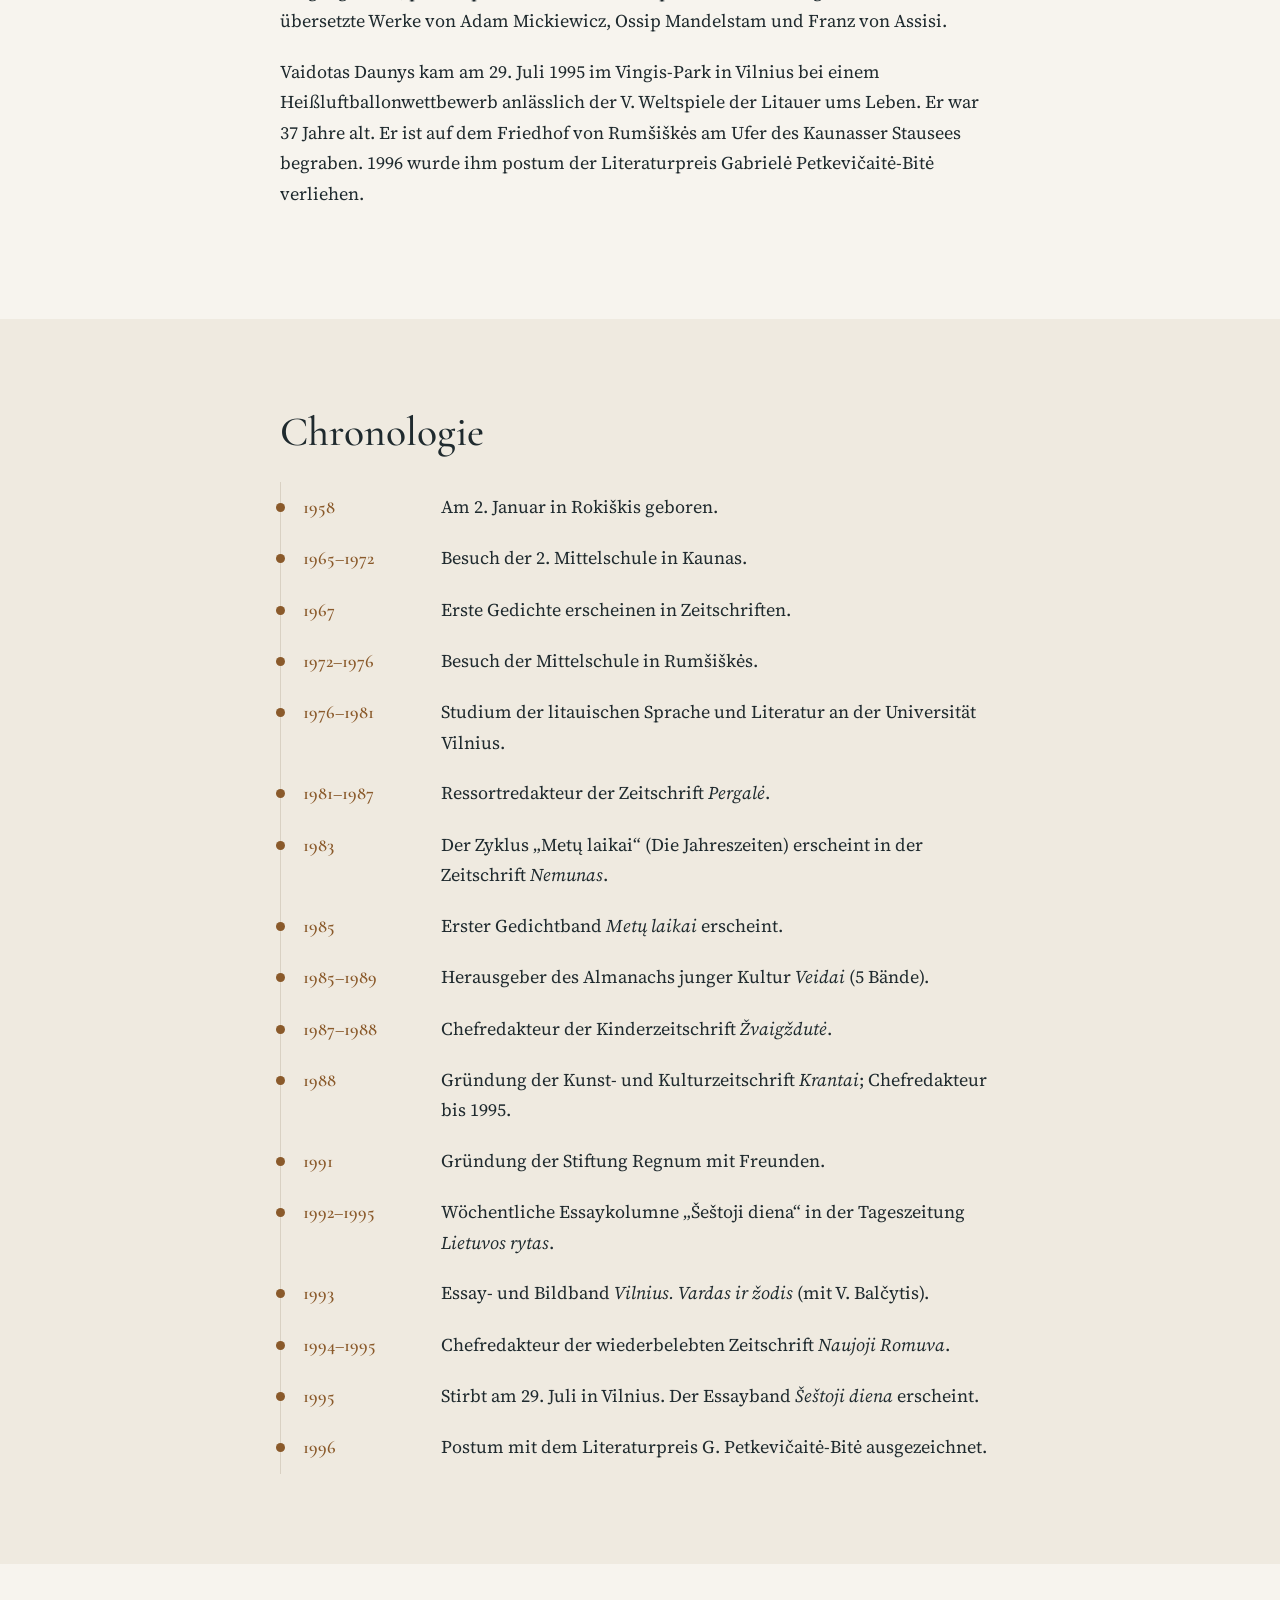
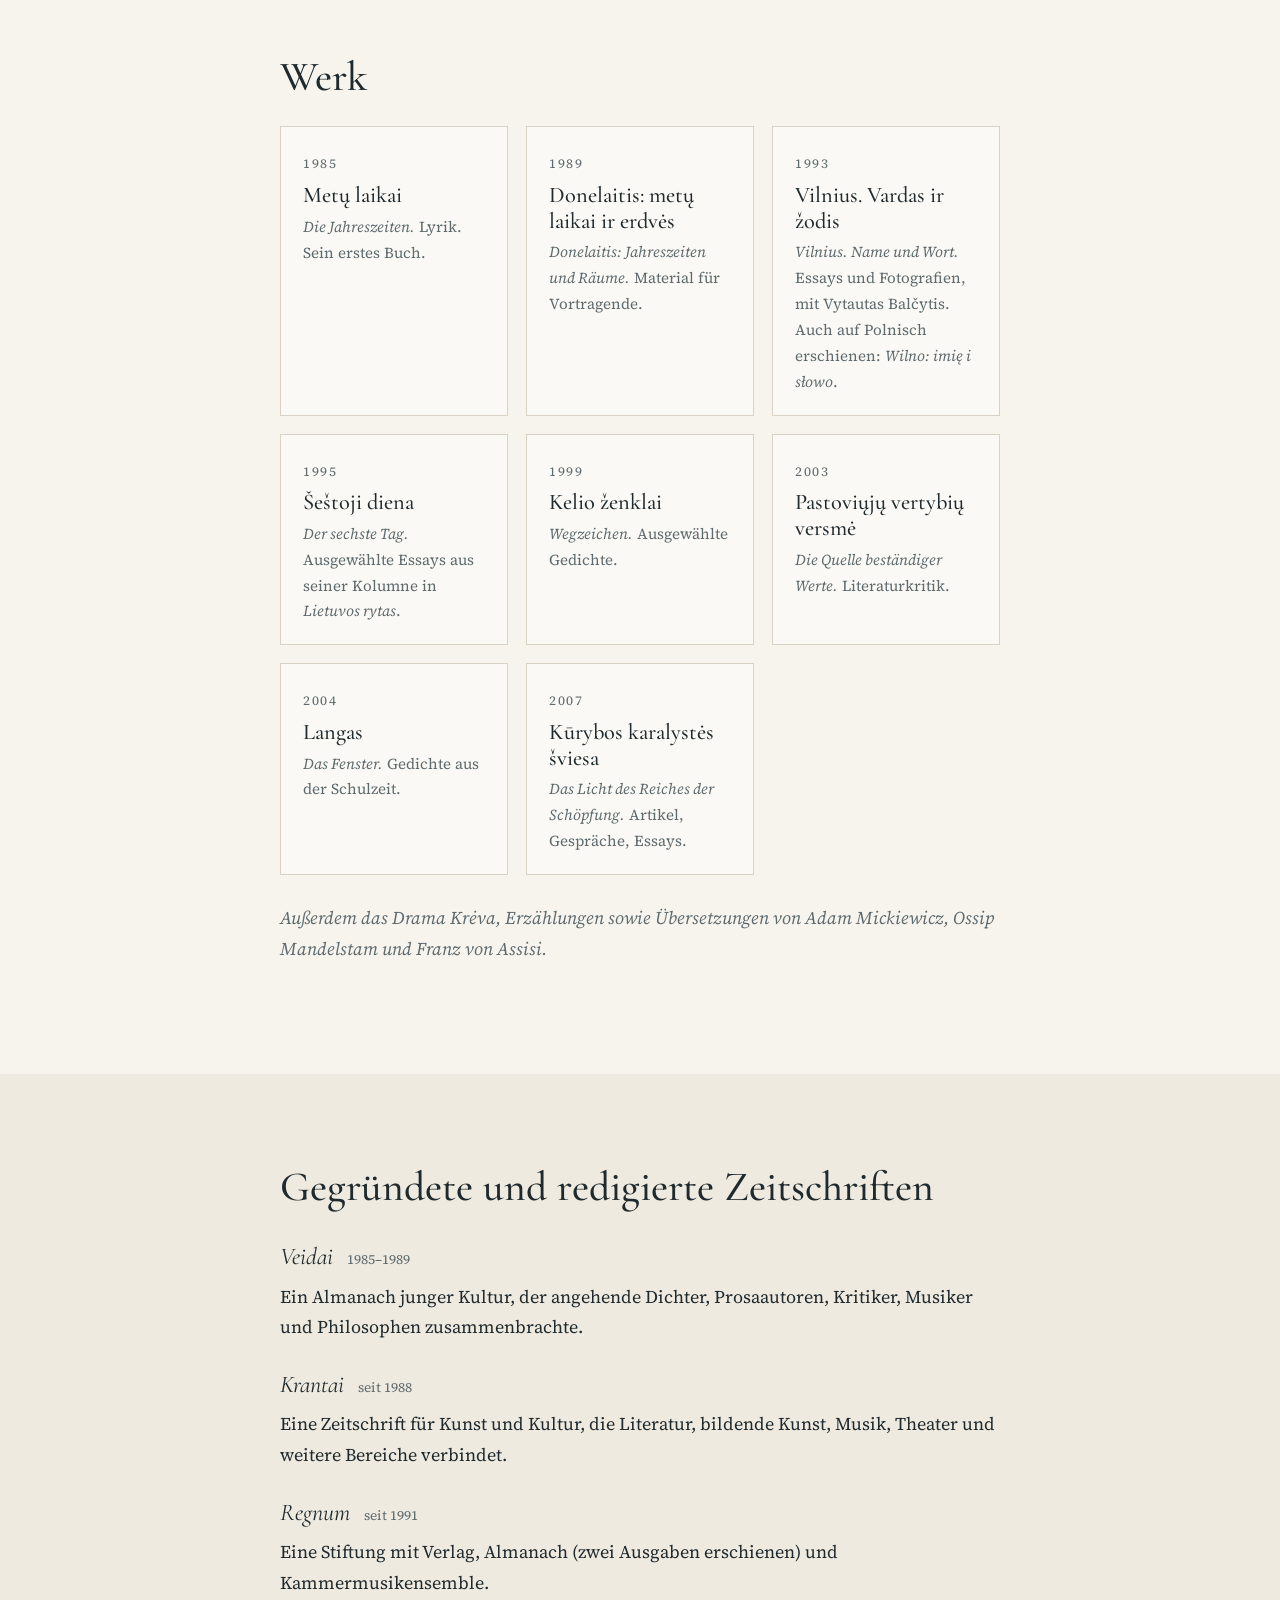
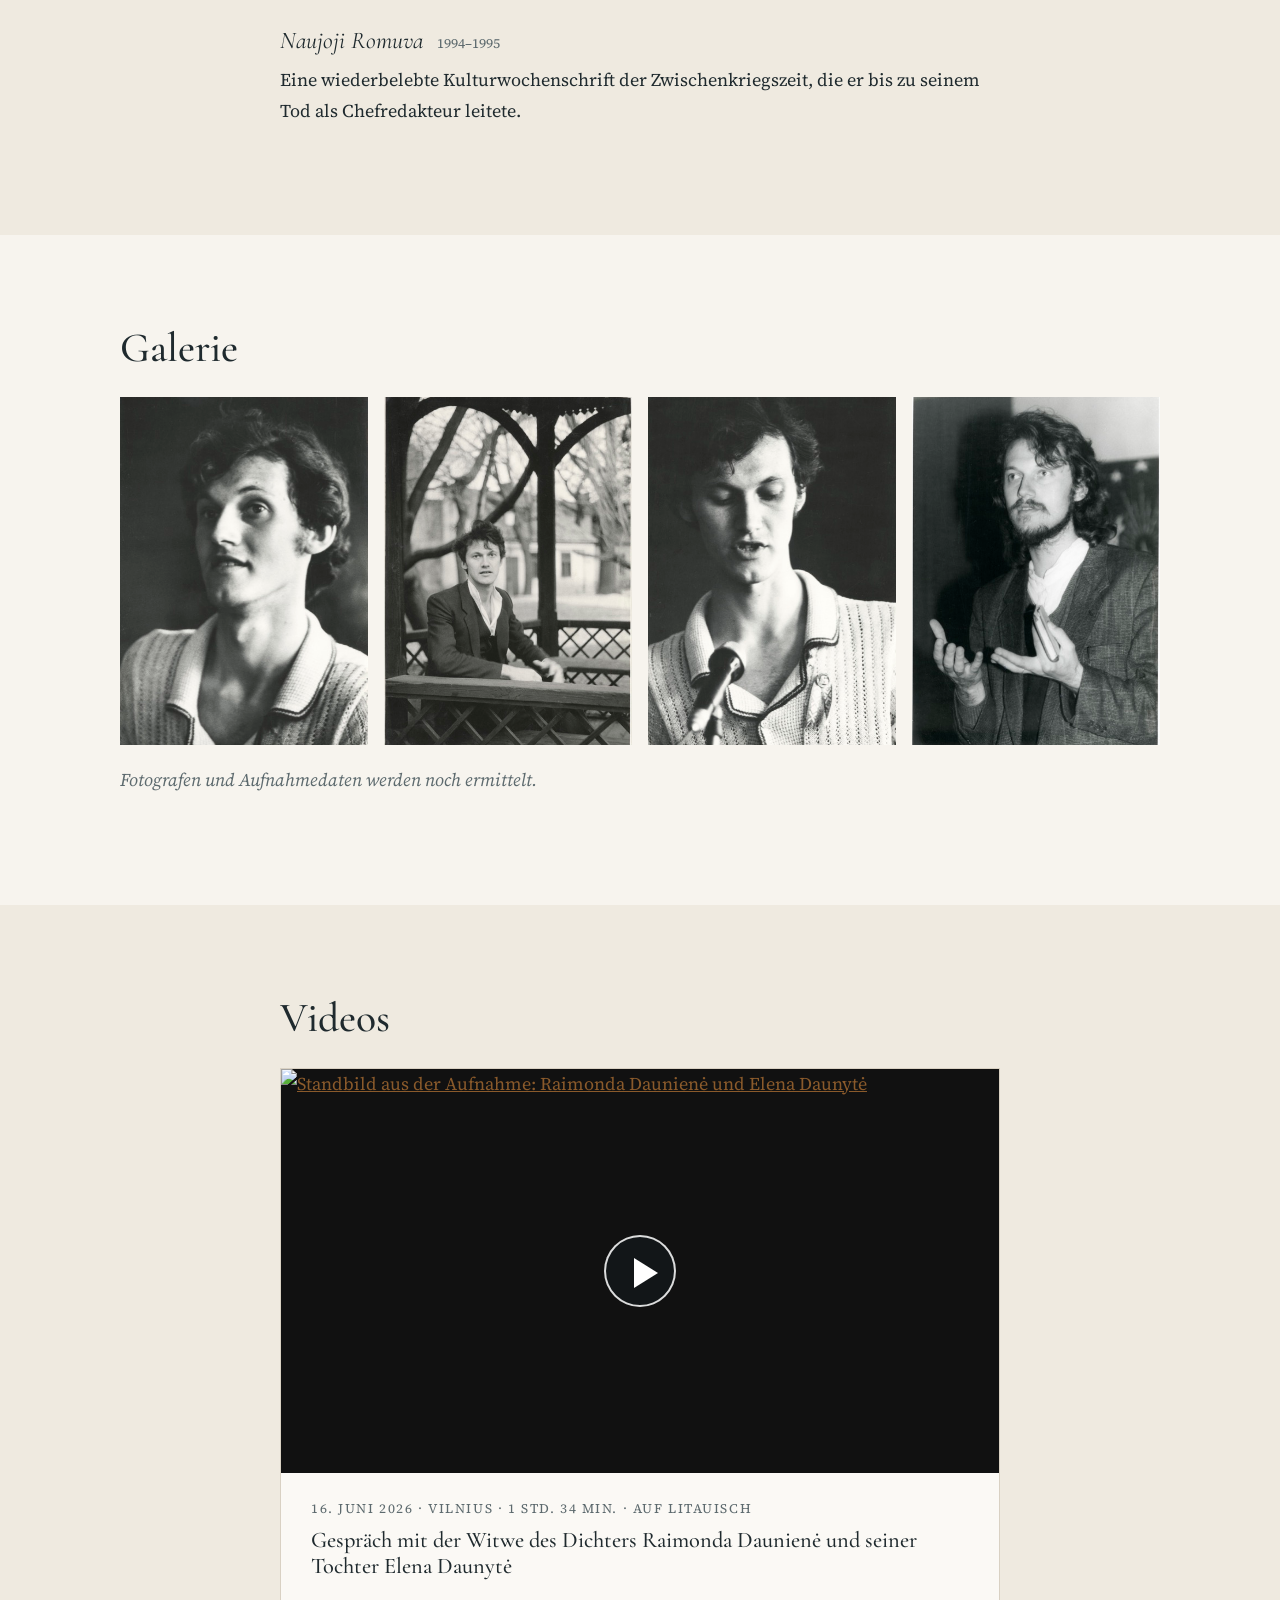
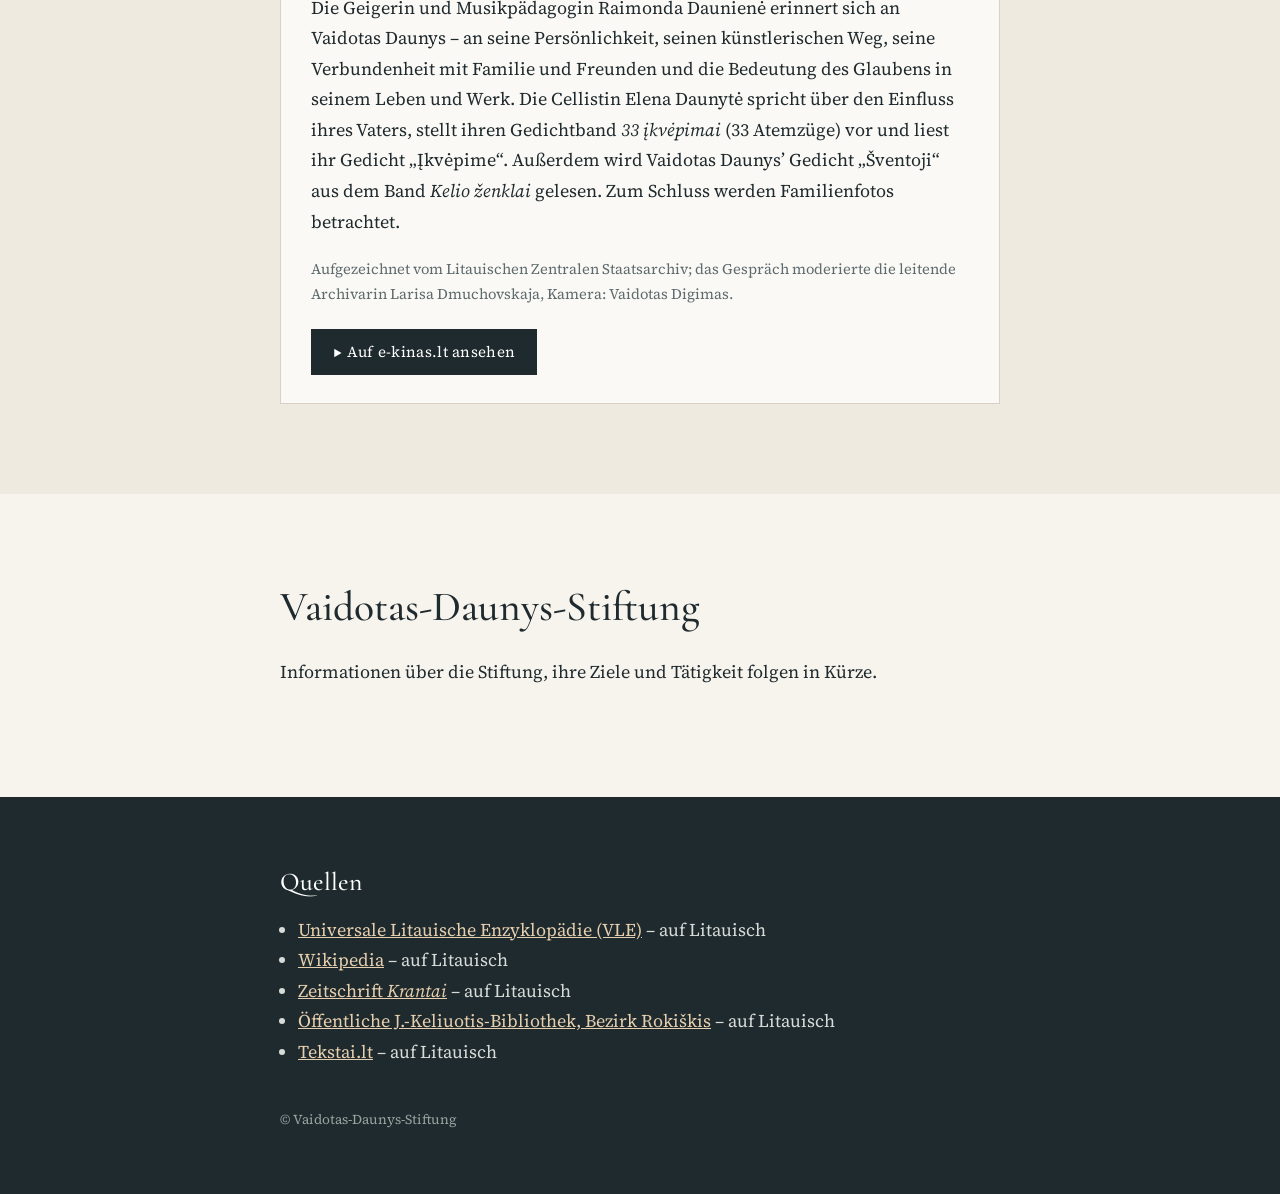
==== commit 26b3cbaa: "EN, DE, FR puslapiuose kalbos mygtukas rodo LT Co-Authored-By: Claude Opus 5.5 <noreply@anthropic.co" ====
--- a/de/index.html
+++ b/de/index.html
@@ -31,7 +31,7 @@
       <li><a href="#stiftung">Stiftung</a></li>
     </ul>
     <details class="lang">
-      <summary aria-label="Sprache">DE</summary>
+      <summary aria-label="Sprache / Kalba">LT</summary>
       <div class="lang-menu">
         <a href="../" hreflang="lt" lang="lt">Lietuvių</a>
         <a href="../en/" hreflang="en" lang="en">English</a>
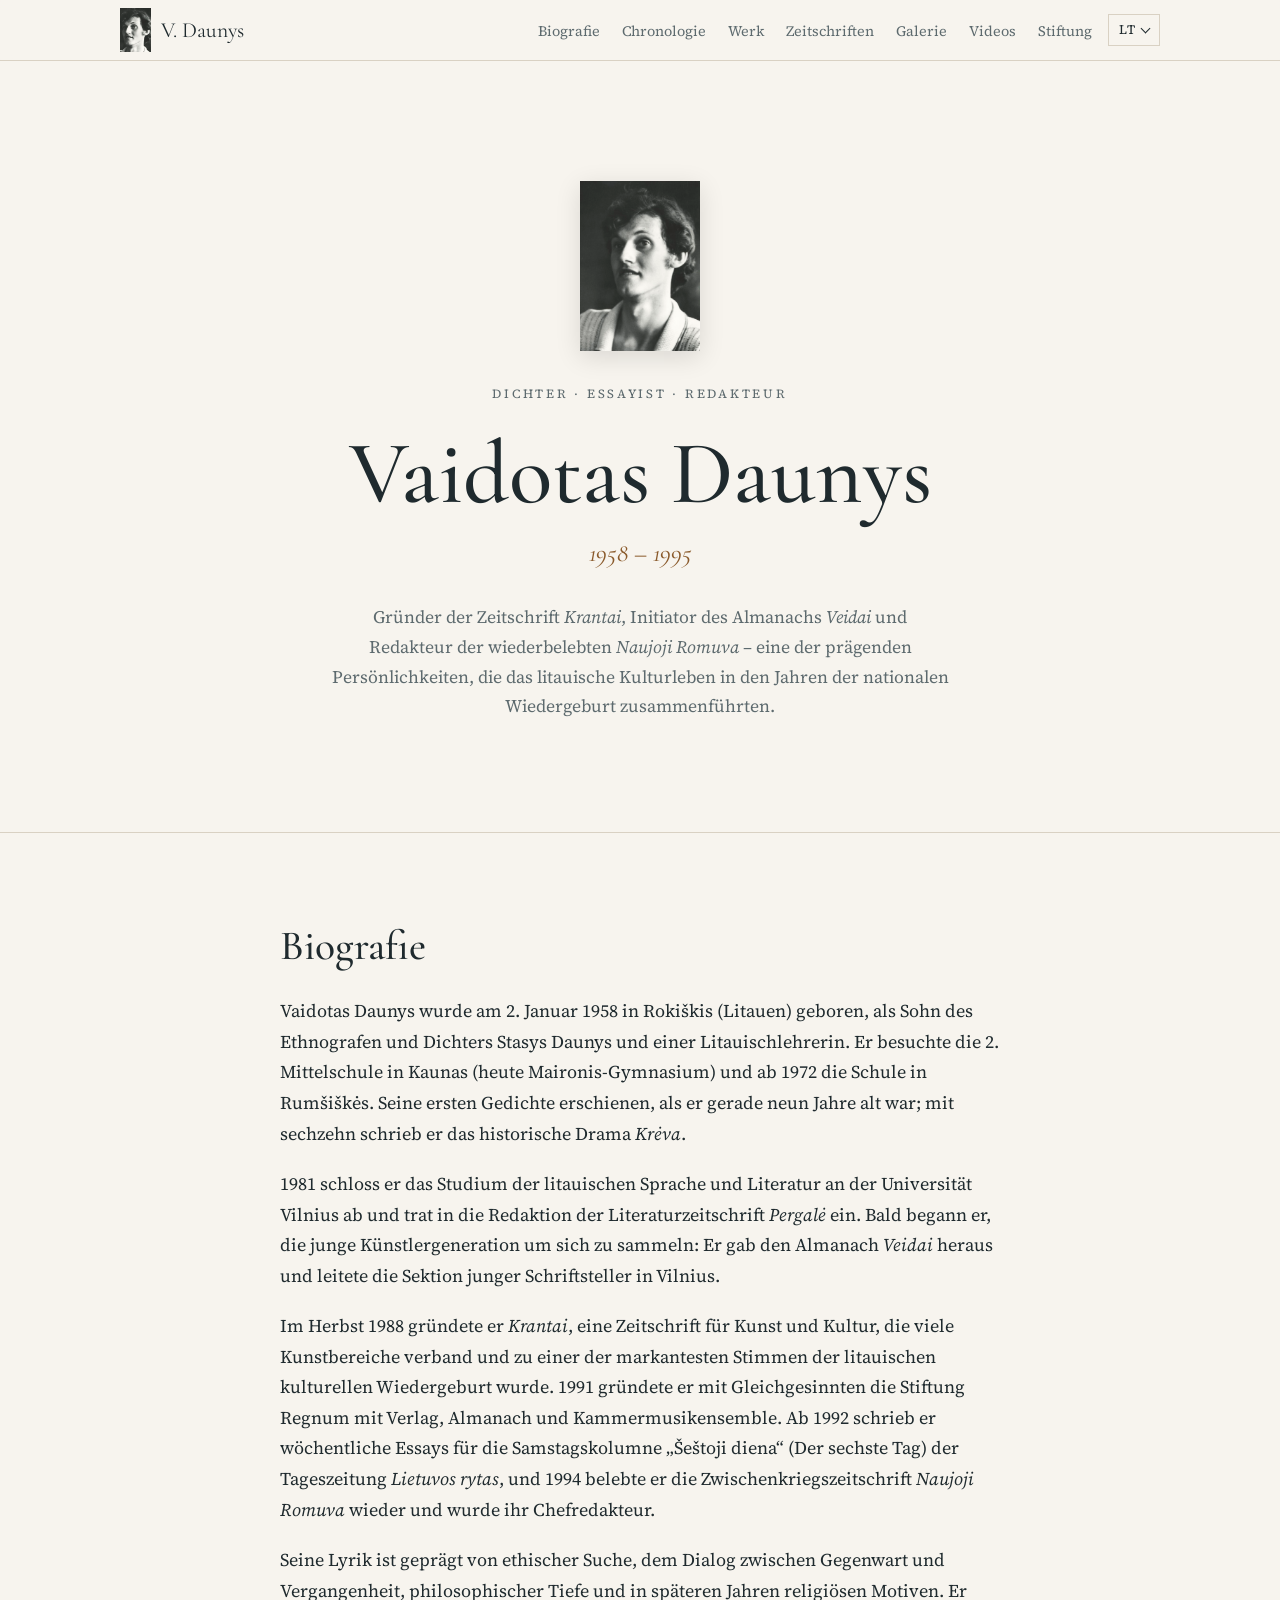
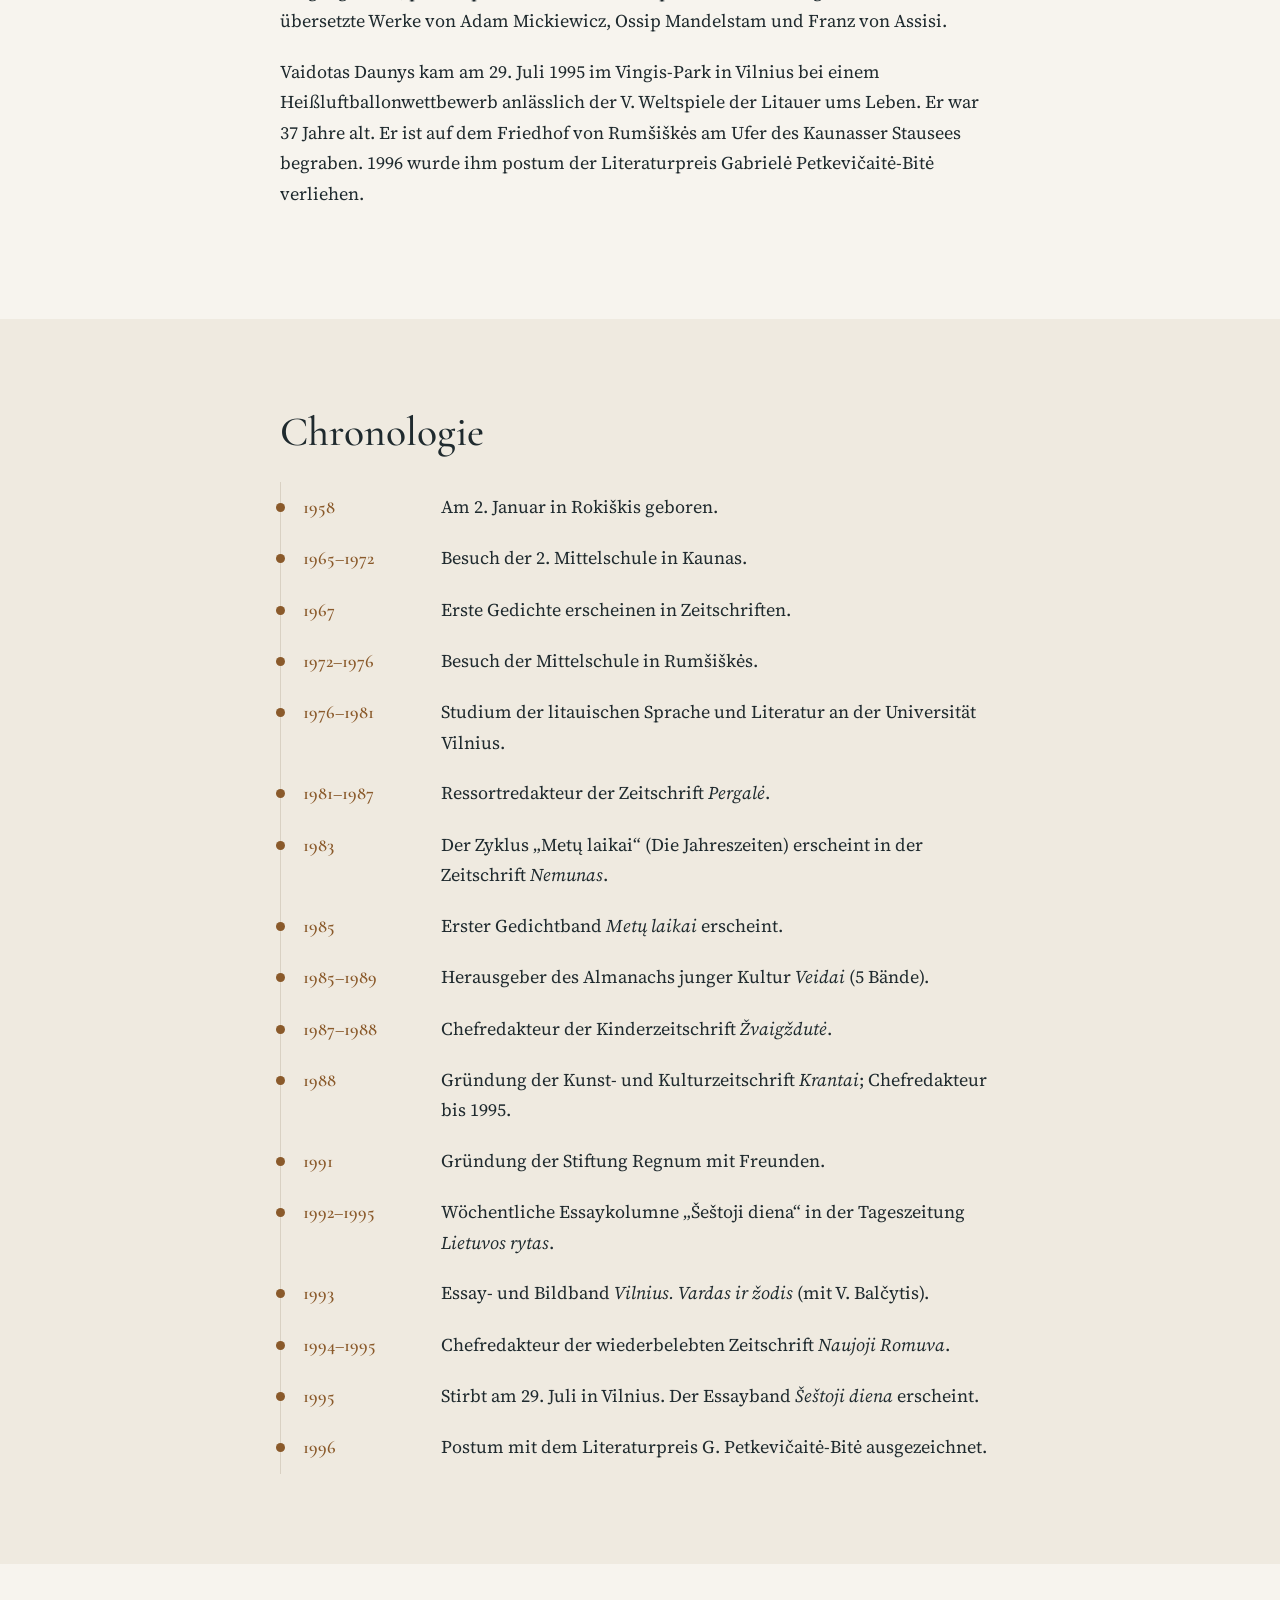
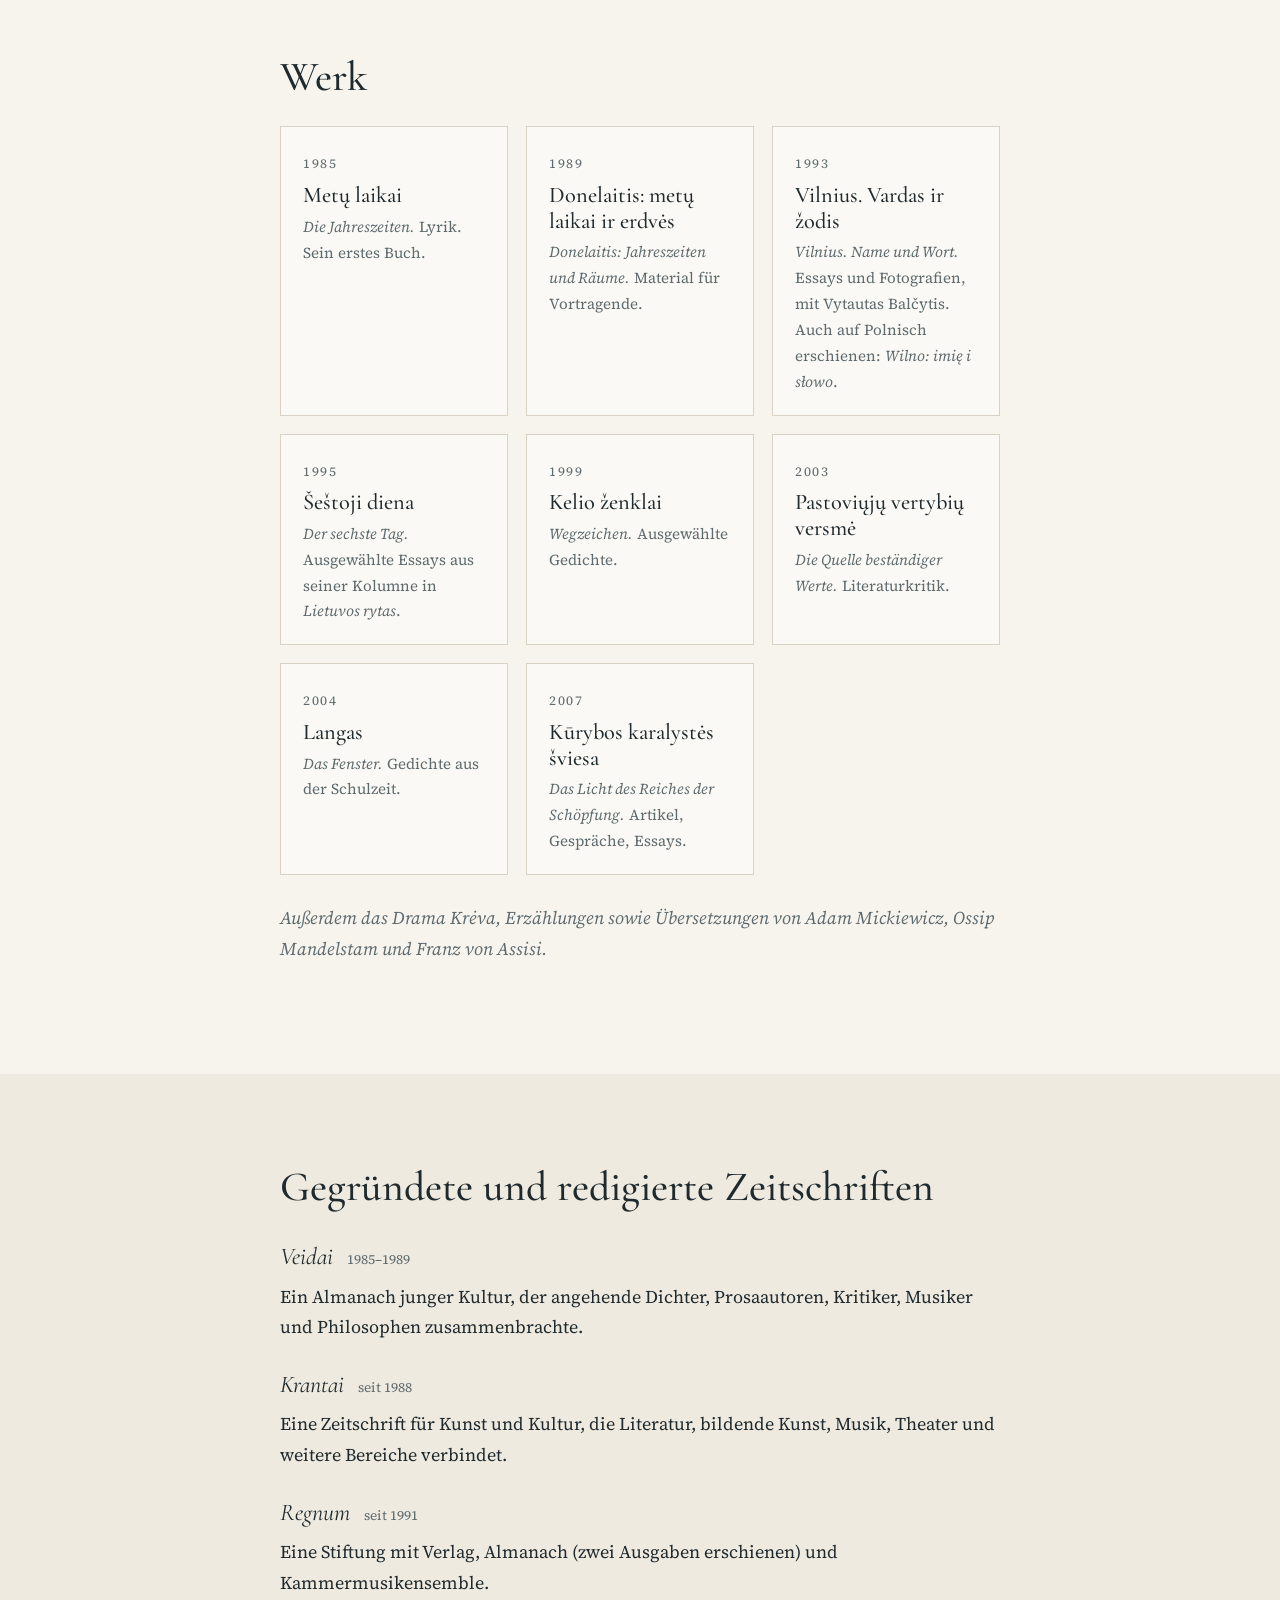
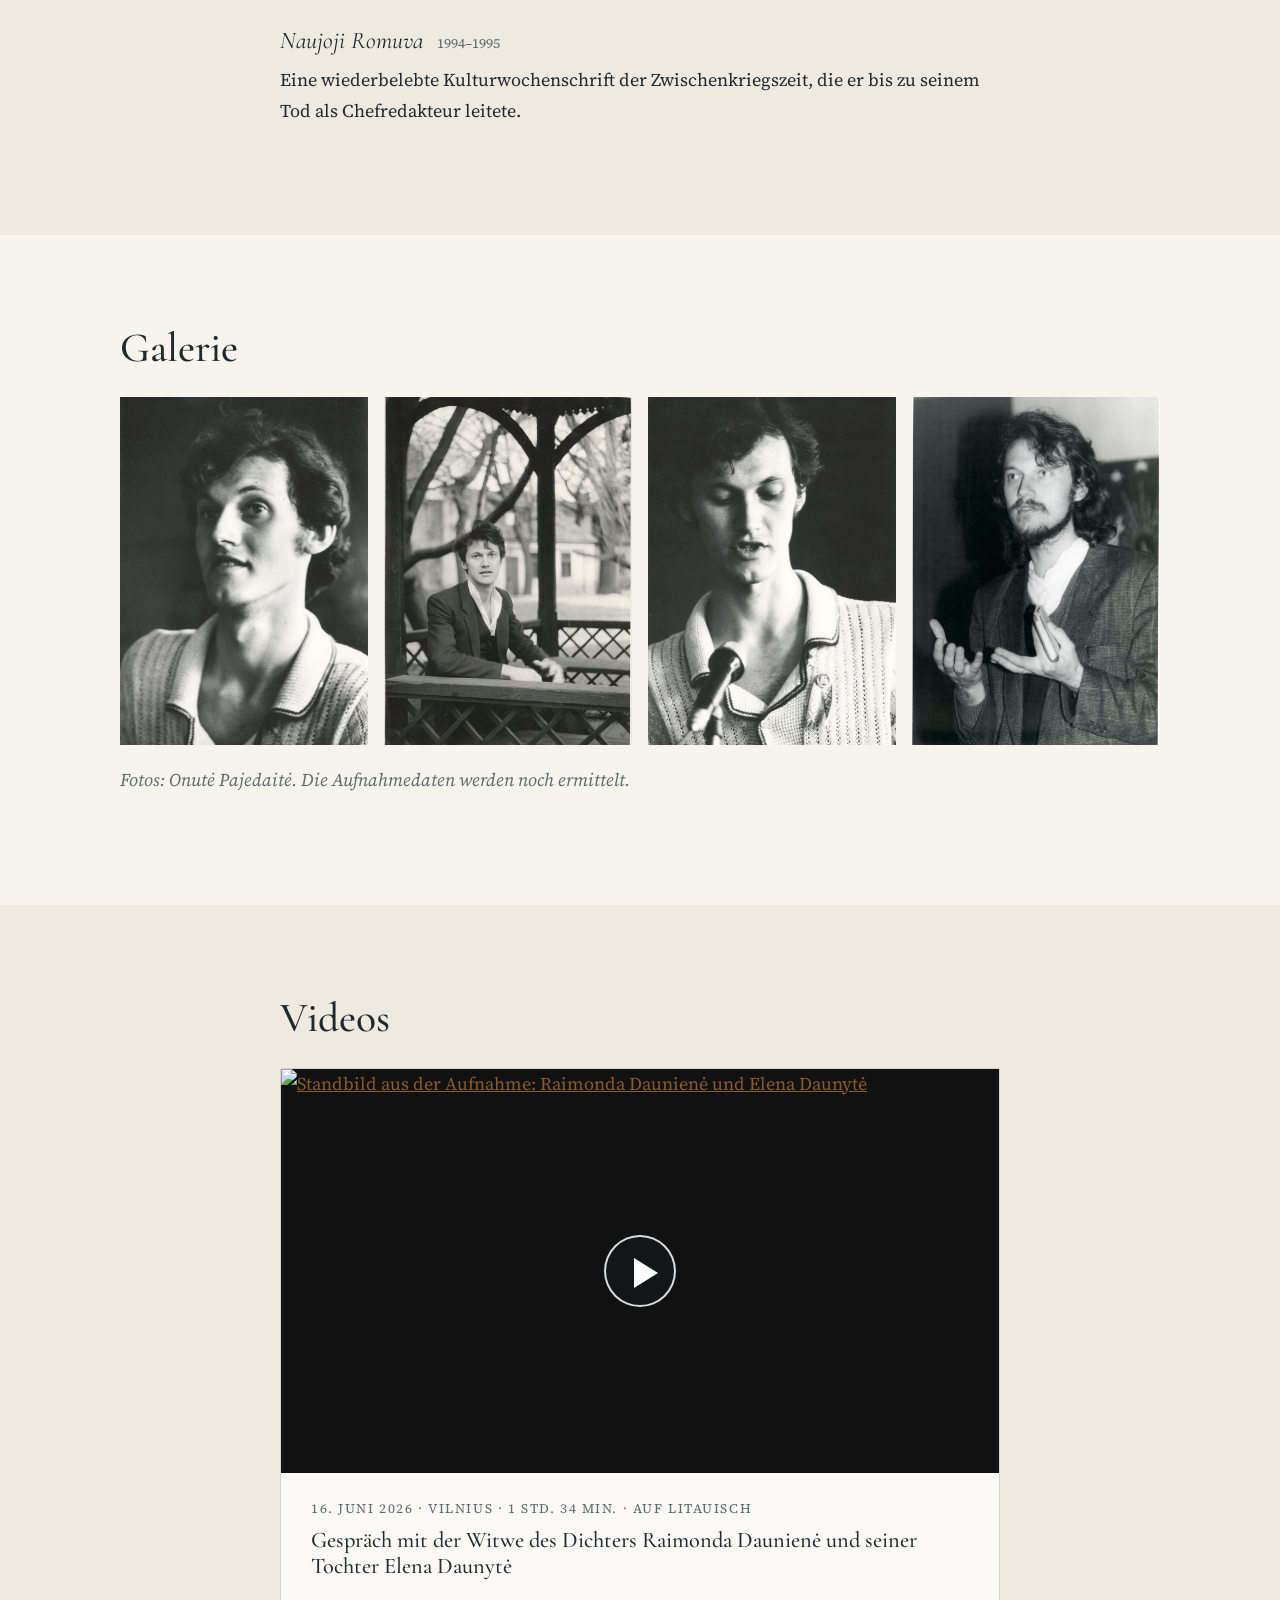
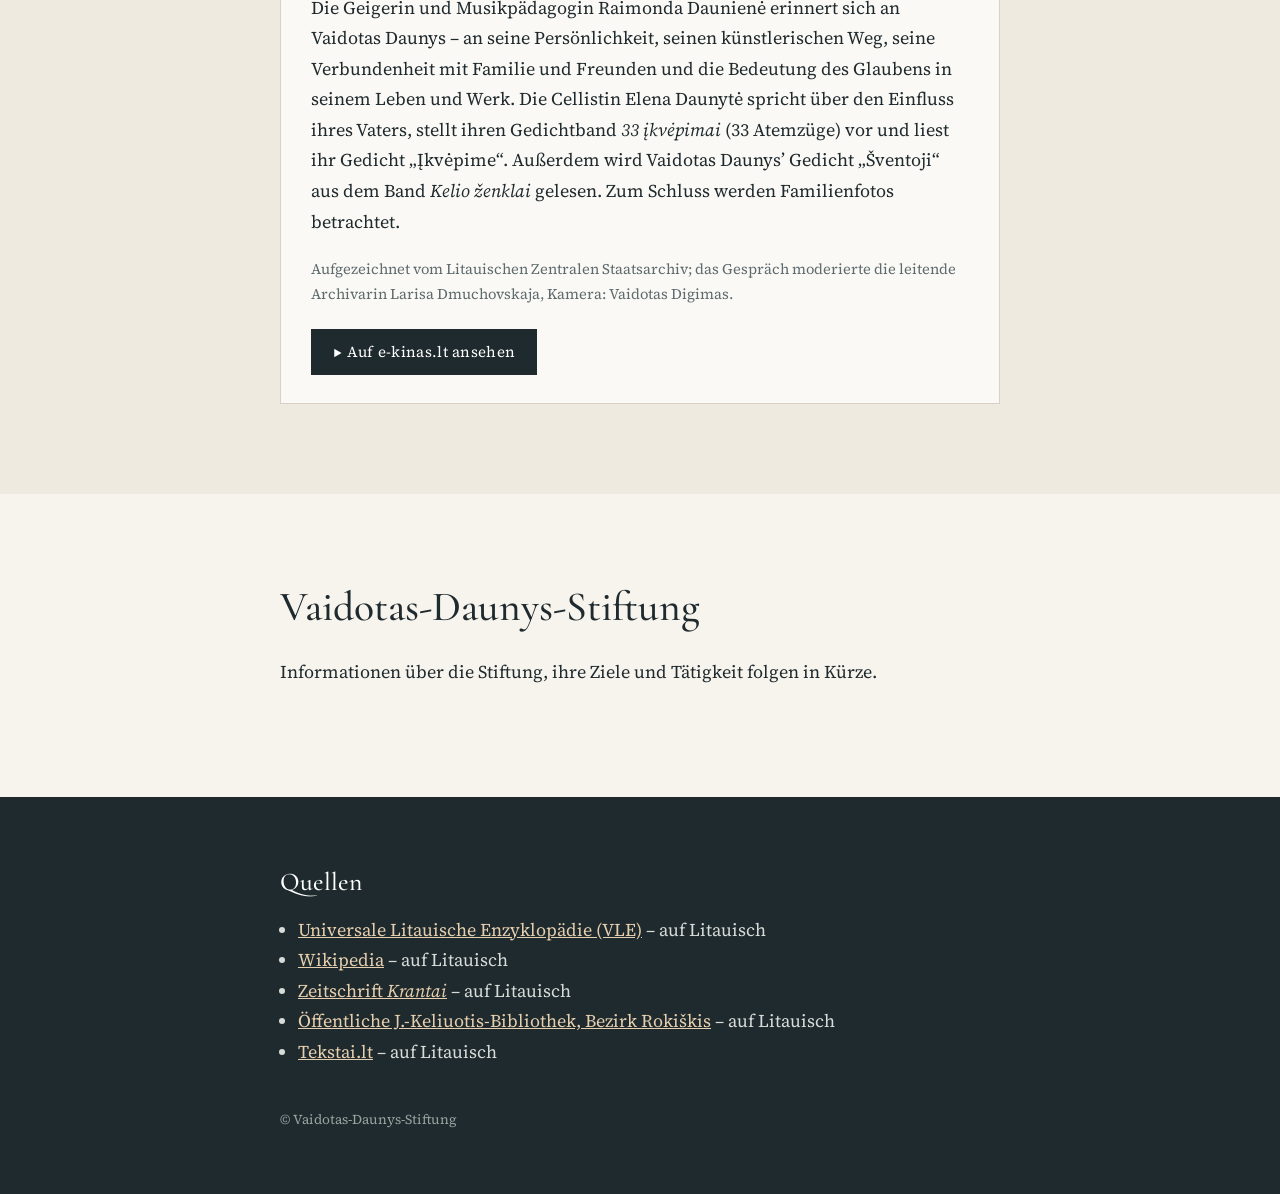
==== commit f1b920d2: "Nurodyta galerijos nuotrauku autore Onute Pajedaite Co-Authored-By: Claude Opus 5.5 <noreply@anthrop" ====
--- a/de/index.html
+++ b/de/index.html
@@ -132,7 +132,7 @@
       <a href="../assets/img/galerija/003.jpg"><img src="../assets/img/galerija/003-m.jpg" alt="Vaidotas Daunys spricht am Mikrofon" width="456" height="640" loading="lazy"></a>
       <a href="../assets/img/galerija/004.jpg"><img src="../assets/img/galerija/004-m.jpg" alt="Vaidotas Daunys spricht mit einem Buch in der Hand" width="430" height="640" loading="lazy"></a>
     </div>
-    <p class="note">Fotografen und Aufnahmedaten werden noch ermittelt.</p>
+    <p class="note">Fotos: Onutė Pajedaitė. Die Aufnahmedaten werden noch ermittelt.</p>
   </div>
 </section>
 
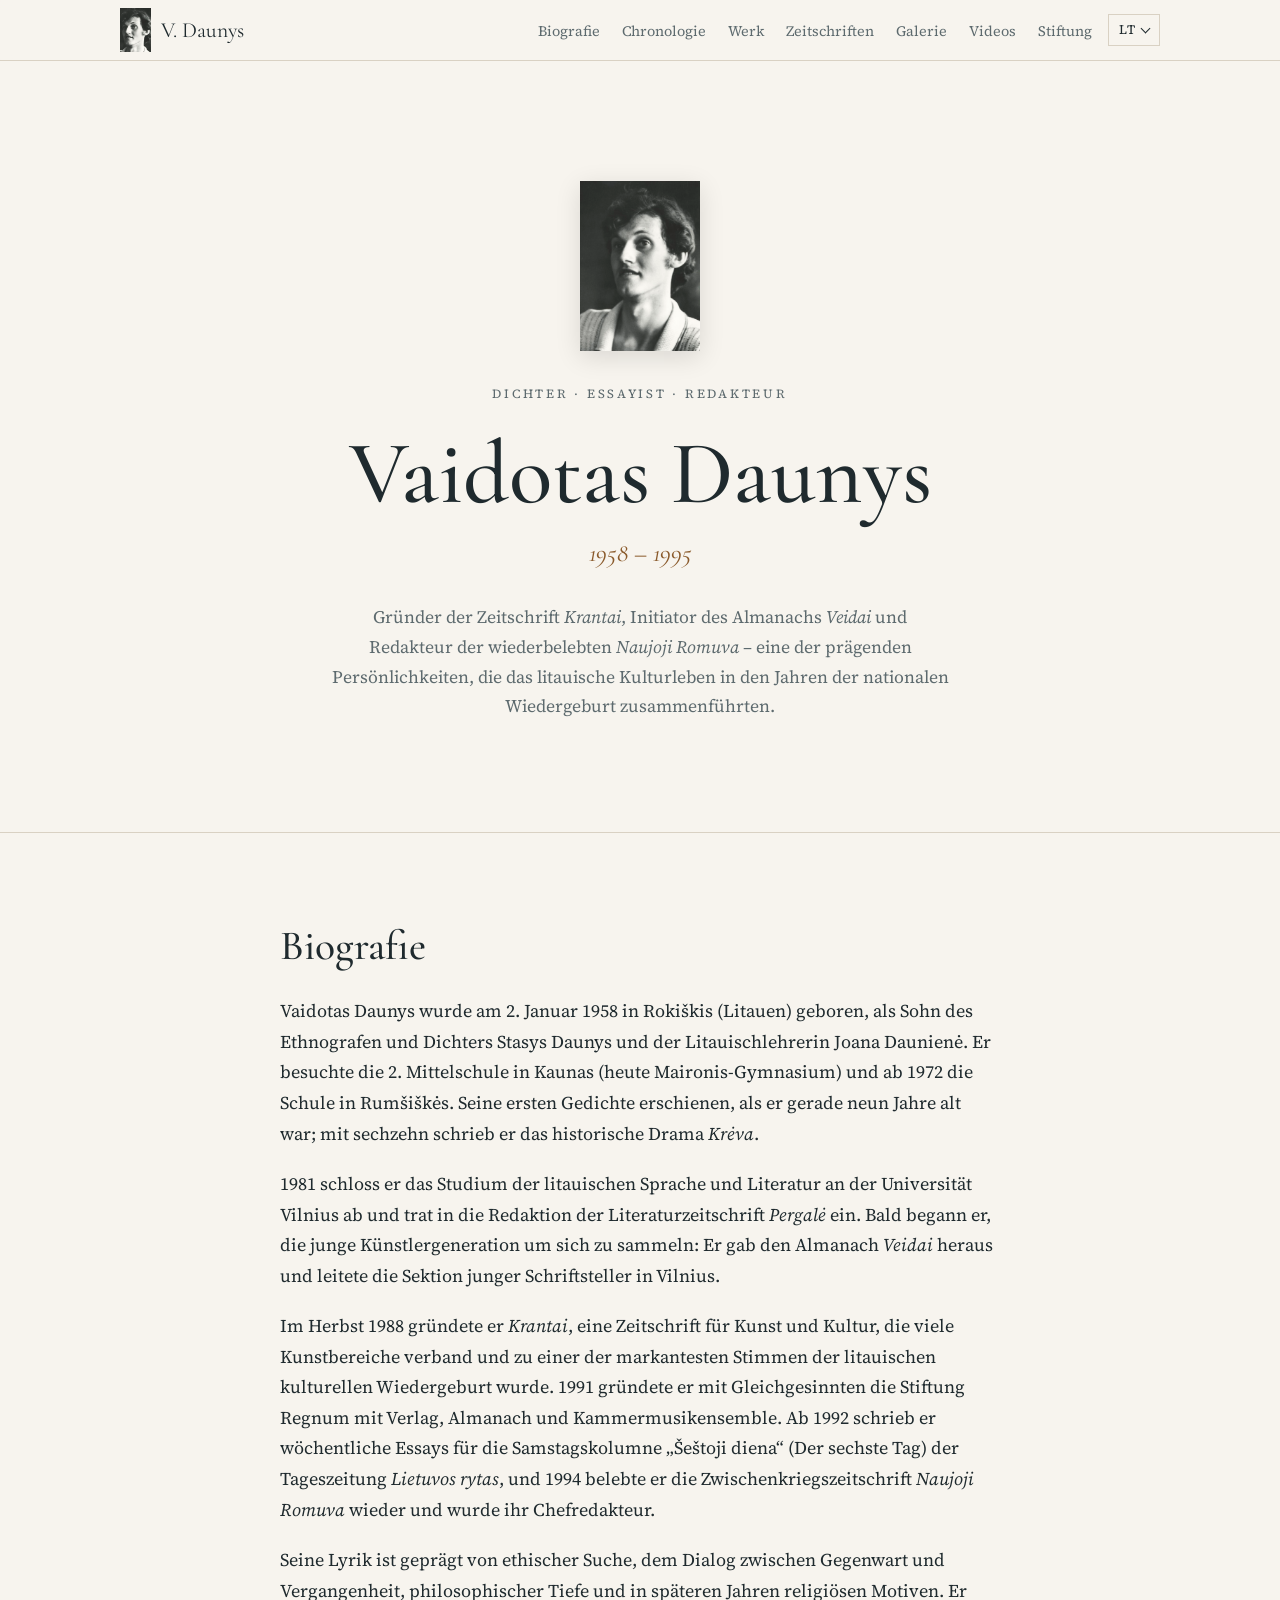
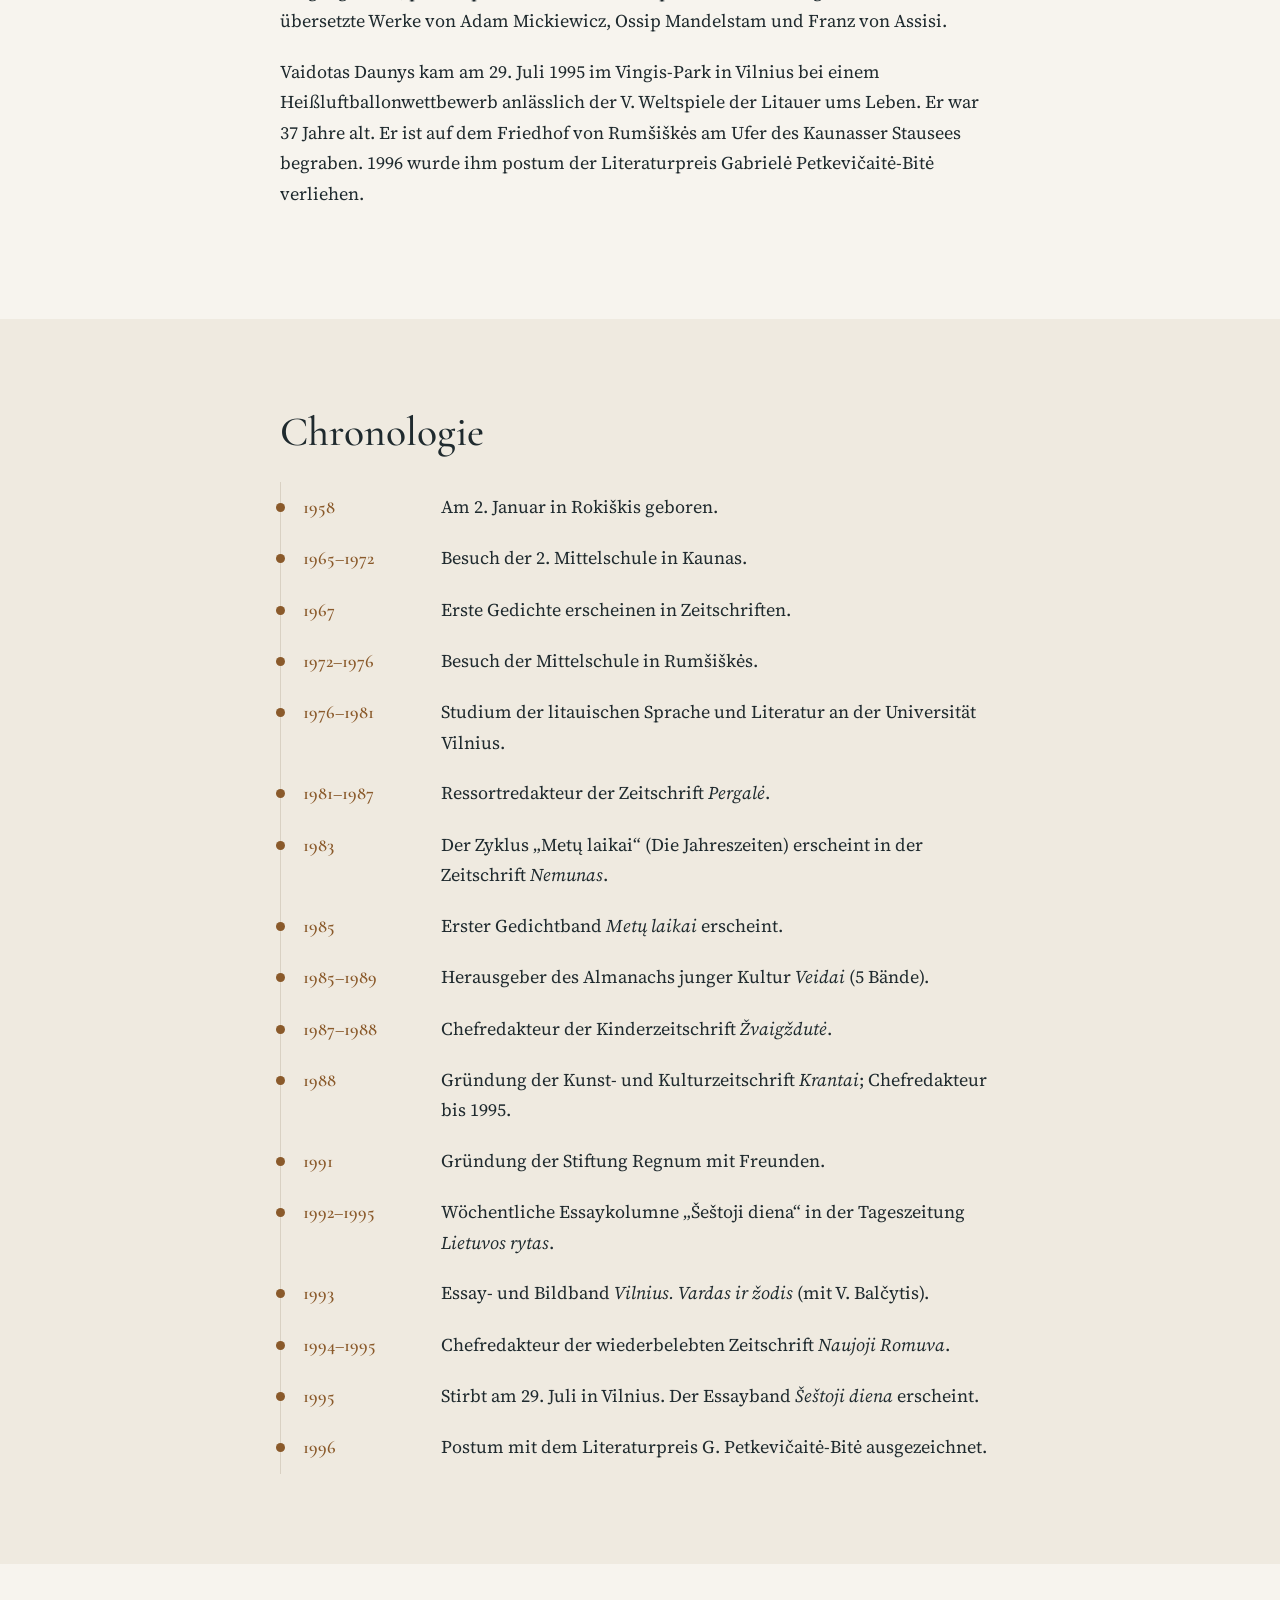
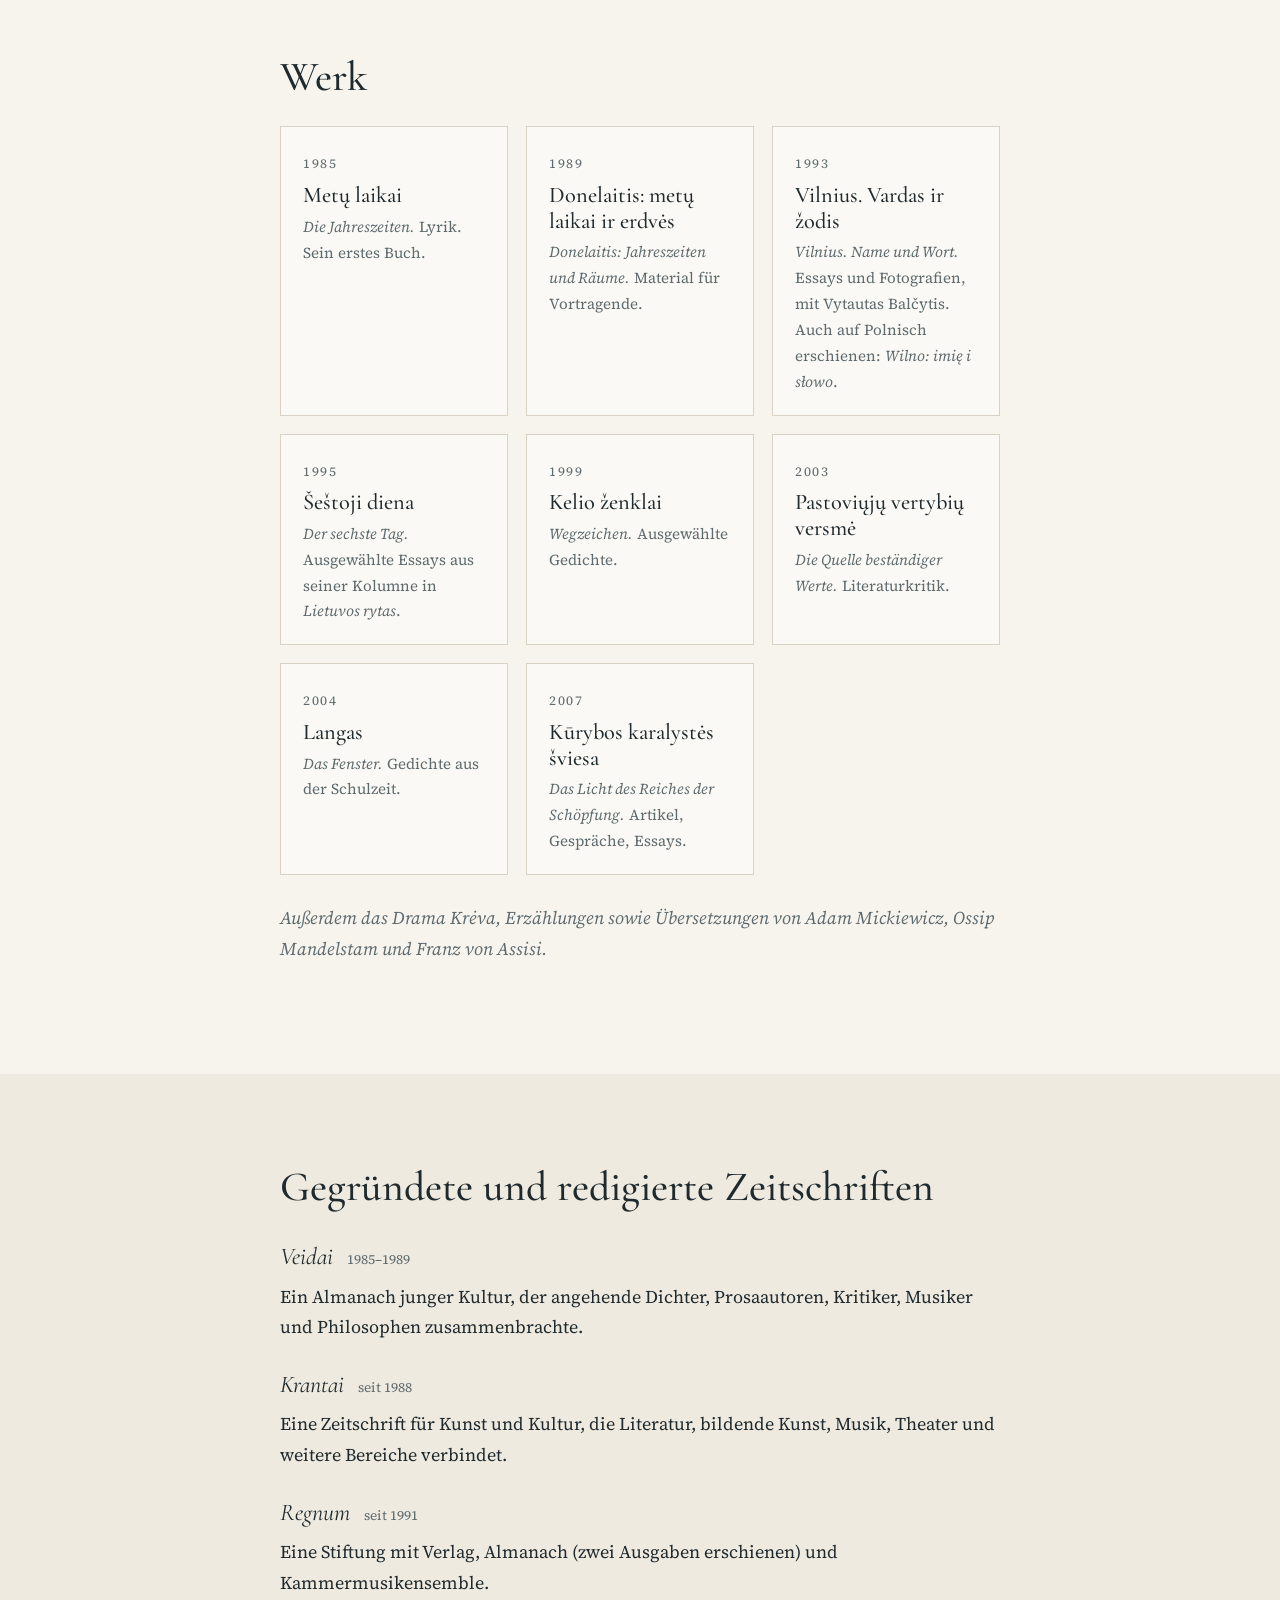
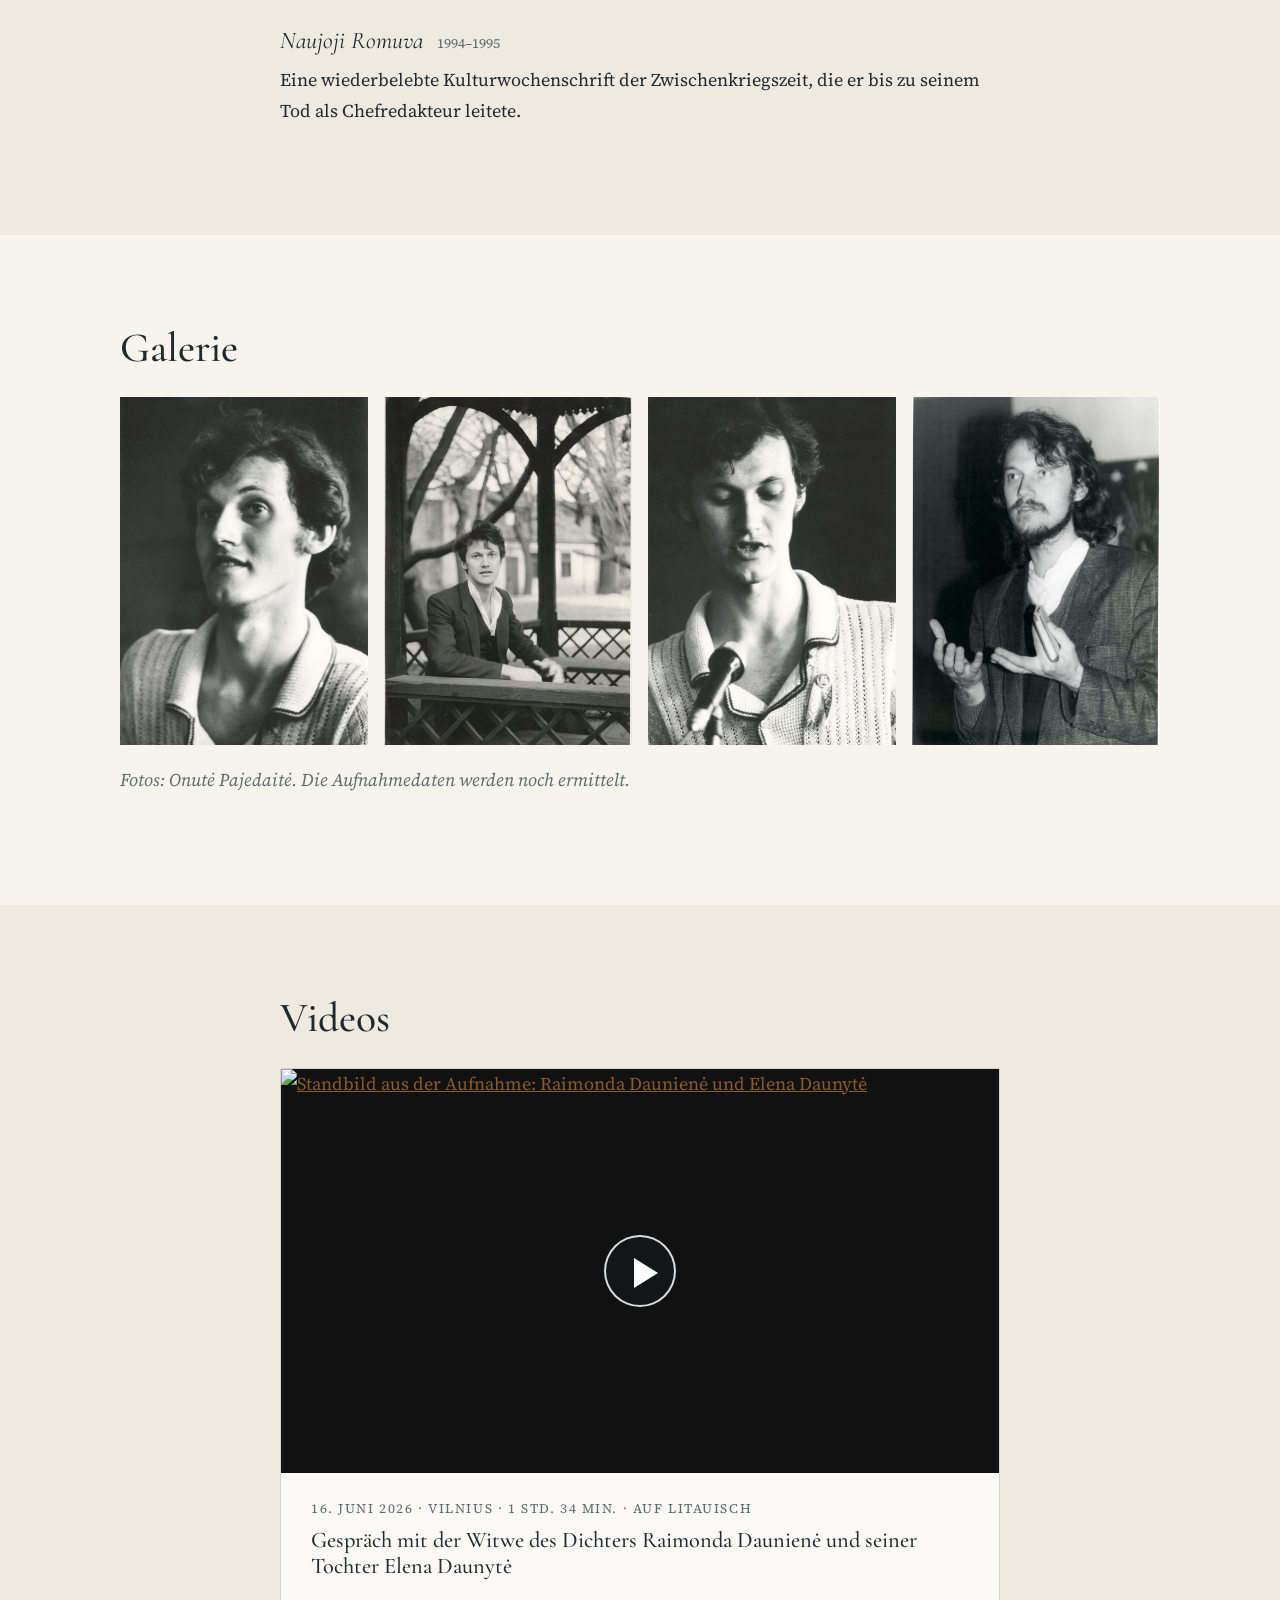
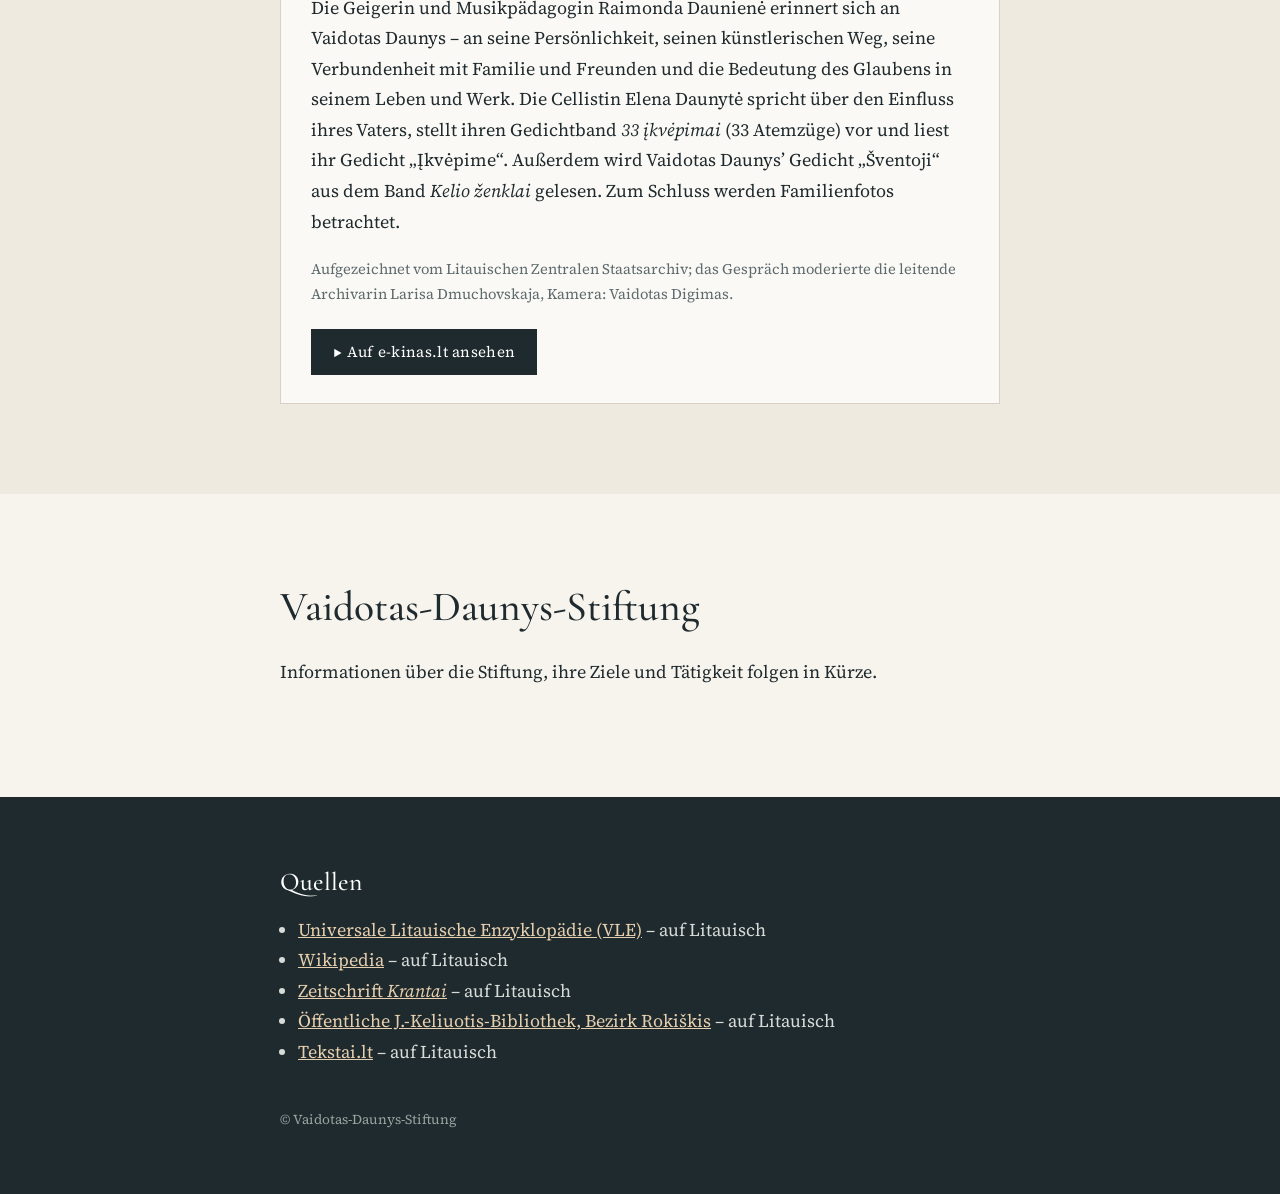
==== commit 0d6baf34: "Biografijoje nurodyta motina Joana Dauniene Co-Authored-By: Claude Opus 5.5 <noreply@anthropic.com>" ====
--- a/de/index.html
+++ b/de/index.html
@@ -3,13 +3,55 @@
 <head>
 <meta charset="utf-8">
 <meta name="viewport" content="width=device-width, initial-scale=1">
-<title>Vaidotas Daunys (1958–1995)</title>
+<title>Vaidotas Daunys (1958–1995) – Dichter, Essayist, Redakteur</title>
 <meta name="description" content="Vaidotas Daunys (1958–1995) – litauischer Dichter, Essayist und Redakteur, Gründer der Zeitschrift Krantai. Leben, Werk und Andenken.">
 <meta name="theme-color" content="#1f2a2e">
-<link rel="alternate" hreflang="lt" href="https://daunyteelena-byte.github.io/vaidotas-daunys/">
-<link rel="alternate" hreflang="en" href="https://daunyteelena-byte.github.io/vaidotas-daunys/en/">
-<link rel="alternate" hreflang="de" href="https://daunyteelena-byte.github.io/vaidotas-daunys/de/">
-<link rel="alternate" hreflang="fr" href="https://daunyteelena-byte.github.io/vaidotas-daunys/fr/">
+<link rel="canonical" href="https://vaidotasdaunys.lt/de/">
+<meta property="og:type" content="profile">
+<meta property="og:site_name" content="Vaidotas Daunys">
+<meta property="og:title" content="Vaidotas Daunys (1958–1995) – Dichter, Essayist, Redakteur">
+<meta property="og:description" content="Vaidotas Daunys (1958–1995) – litauischer Dichter, Essayist und Redakteur, Gründer der Zeitschrift Krantai. Leben, Werk und Andenken.">
+<meta property="og:url" content="https://vaidotasdaunys.lt/de/">
+<meta property="og:image" content="https://vaidotasdaunys.lt/assets/img/galerija/001.jpg">
+<meta property="og:image:alt" content="Porträt von Vaidotas Daunys">
+<meta property="og:locale" content="de_DE">
+<meta name="twitter:card" content="summary_large_image">
+<script type="application/ld+json">
+{
+  "@context": "https://schema.org",
+  "@type": "Person",
+  "name": "Vaidotas Daunys",
+  "birthDate": "1958-01-02",
+  "deathDate": "1995-07-29",
+  "birthPlace": {
+    "@type": "Place",
+    "name": "Rokiškis, Lithuania"
+  },
+  "deathPlace": {
+    "@type": "Place",
+    "name": "Vilnius, Lithuania"
+  },
+  "description": "Litauischer Dichter, Essayist und Redakteur, Gründer der Zeitschrift Krantai",
+  "image": "https://vaidotasdaunys.lt/assets/img/galerija/001.jpg",
+  "url": "https://vaidotasdaunys.lt/de/",
+  "inLanguage": "de",
+  "nationality": "Lithuanian",
+  "alumniOf": {
+    "@type": "CollegeOrUniversity",
+    "name": "Vilniaus universitetas"
+  },
+  "award": "Gabrielės Petkevičaitės-Bitės literatūrinė premija (1996)",
+  "sameAs": [
+    "https://lt.wikipedia.org/wiki/Vaidotas_Daunys",
+    "https://www.vle.lt/straipsnis/vaidotas-daunys/"
+  ]
+}
+</script>
+<link rel="alternate" hreflang="lt" href="https://vaidotasdaunys.lt/">
+<link rel="alternate" hreflang="en" href="https://vaidotasdaunys.lt/en/">
+<link rel="alternate" hreflang="de" href="https://vaidotasdaunys.lt/de/">
+<link rel="alternate" hreflang="fr" href="https://vaidotasdaunys.lt/fr/">
+<link rel="alternate" hreflang="x-default" href="https://vaidotasdaunys.lt/">
 <link rel="icon" href="../favicon.svg" type="image/svg+xml">
 <link rel="preconnect" href="https://fonts.googleapis.com">
 <link rel="preconnect" href="https://fonts.gstatic.com" crossorigin>
@@ -21,7 +63,7 @@
 <header class="top">
   <nav class="wrap nav">
     <a class="brand" href="#"><img src="../assets/img/vaidotas-daunys.jpg" alt="Porträt von Vaidotas Daunys" width="31" height="44">V. Daunys</a>
-    <ul>
+    <ul id="menu">
       <li><a href="#biografie">Biografie</a></li>
       <li><a href="#chronologie">Chronologie</a></li>
       <li><a href="#werk">Werk</a></li>
@@ -39,6 +81,7 @@
         <a href="../fr/" hreflang="fr" lang="fr">Français</a>
       </div>
     </details>
+    <button class="menu-toggle" type="button" aria-expanded="false" aria-controls="menu" aria-label="Menü"><span></span></button>
   </nav>
 </header>
 
@@ -57,7 +100,7 @@
 <section id="biografie" class="block">
   <div class="wrap narrow">
     <h2>Biografie</h2>
-    <p>Vaidotas Daunys wurde am 2. Januar 1958 in Rokiškis (Litauen) geboren, als Sohn des Ethnografen und Dichters Stasys Daunys und einer Litauischlehrerin. Er besuchte die 2. Mittelschule in Kaunas (heute Maironis-Gymnasium) und ab 1972 die Schule in Rumšiškės. Seine ersten Gedichte erschienen, als er gerade neun Jahre alt war; mit sechzehn schrieb er das historische Drama <i>Krėva</i>.</p>
+    <p>Vaidotas Daunys wurde am 2. Januar 1958 in Rokiškis (Litauen) geboren, als Sohn des Ethnografen und Dichters Stasys Daunys und der Litauischlehrerin Joana Daunienė. Er besuchte die 2. Mittelschule in Kaunas (heute Maironis-Gymnasium) und ab 1972 die Schule in Rumšiškės. Seine ersten Gedichte erschienen, als er gerade neun Jahre alt war; mit sechzehn schrieb er das historische Drama <i>Krėva</i>.</p>
     <p>1981 schloss er das Studium der litauischen Sprache und Literatur an der Universität Vilnius ab und trat in die Redaktion der Literaturzeitschrift <i>Pergalė</i> ein. Bald begann er, die junge Künstlergeneration um sich zu sammeln: Er gab den Almanach <i>Veidai</i> heraus und leitete die Sektion junger Schriftsteller in Vilnius.</p>
     <p>Im Herbst 1988 gründete er <i>Krantai</i>, eine Zeitschrift für Kunst und Kultur, die viele Kunstbereiche verband und zu einer der markantesten Stimmen der litauischen kulturellen Wiedergeburt wurde. 1991 gründete er mit Gleichgesinnten die Stiftung Regnum mit Verlag, Almanach und Kammermusikensemble. Ab 1992 schrieb er wöchentliche Essays für die Samstagskolumne „Šeštoji diena“ (Der sechste Tag) der Tageszeitung <i>Lietuvos rytas</i>, und 1994 belebte er die Zwischenkriegszeitschrift <i>Naujoji Romuva</i> wieder und wurde ihr Chefredakteur.</p>
     <p>Seine Lyrik ist geprägt von ethischer Suche, dem Dialog zwischen Gegenwart und Vergangenheit, philosophischer Tiefe und in späteren Jahren religiösen Motiven. Er übersetzte Werke von Adam Mickiewicz, Ossip Mandelstam und Franz von Assisi.</p>
@@ -200,6 +243,17 @@
   document.addEventListener('keydown', function (e) { if (e.key === 'Escape') d.open = false; });
 })();
 </script>
+<script>
+(function () {
+  var nav = document.querySelector('.nav'), btn = document.querySelector('.menu-toggle');
+  if (!nav || !btn) return;
+  function set(open) { nav.classList.toggle('open', open); btn.setAttribute('aria-expanded', open); }
+  btn.addEventListener('click', function (e) { e.stopPropagation(); set(!nav.classList.contains('open')); });
+  document.querySelectorAll('#menu a').forEach(function (a) { a.addEventListener('click', function () { set(false); }); });
+  document.addEventListener('click', function (e) { if (!nav.contains(e.target)) set(false); });
+  document.addEventListener('keydown', function (e) { if (e.key === 'Escape') set(false); });
+})();
+</script>
 
 <footer class="foot">
   <div class="wrap narrow">
--- a/assets/style.css
+++ b/assets/style.css
@@ -38,6 +38,7 @@
 .brand img { height: 44px; width: auto; display: block; }
 .nav ul { display: flex; gap: 22px; list-style: none; margin: 0 0 0 auto; padding: 0; overflow-x: auto; min-width: 0; }
 .lang { position: relative; flex-shrink: 0; }
+.menu-toggle { display: none; }
 .lang summary { list-style: none; cursor: pointer; display: flex; align-items: center; gap: 6px; padding: 4px 10px; border: 1px solid var(--line); font-size: .8rem; letter-spacing: .08em; color: var(--ink); user-select: none; }
 .lang summary::-webkit-details-marker { display: none; }
 .lang summary::after { content: ""; width: 6px; height: 6px; border-right: 1.5px solid currentColor; border-bottom: 1.5px solid currentColor; transform: translateY(-2px) rotate(45deg); transition: transform .2s ease; }
@@ -121,9 +122,21 @@
 
 @media (max-width: 640px) {
   body { font-size: 17px; }
-  .nav ul { gap: 14px; margin-left: 0; }
-  .nav { gap: 12px; }
-  .brand { display: none; }
+  .nav { position: relative; gap: 12px; }
+  .brand { margin-right: auto; }
+  .nav ul { display: none; position: absolute; left: 0; right: 0; top: 100%; flex-direction: column; gap: 0; margin: 0; padding: 8px 0 14px; background: var(--paper); border-bottom: 1px solid var(--line); box-shadow: 0 12px 24px rgba(0,0,0,.08); }
+  .nav.open ul { display: flex; }
+  .nav ul a:not(.brand) { display: block; padding: 12px 20px; font-size: 1.05rem; color: var(--ink); }
+  .nav ul a:not(.brand):active { background: var(--paper-alt); }
+  .menu-toggle { display: flex; align-items: center; justify-content: center; width: 40px; height: 40px; margin-right: -8px; padding: 0; background: none; border: 0; cursor: pointer; color: var(--ink); }
+  .menu-toggle span, .menu-toggle span::before, .menu-toggle span::after { display: block; width: 22px; height: 2px; background: currentColor; transition: transform .2s ease, background .2s ease; }
+  .menu-toggle span { position: relative; }
+  .menu-toggle span::before, .menu-toggle span::after { content: ""; position: absolute; left: 0; }
+  .menu-toggle span::before { top: -7px; }
+  .menu-toggle span::after { top: 7px; }
+  .nav.open .menu-toggle span { background: transparent; }
+  .nav.open .menu-toggle span::before { transform: translateY(7px) rotate(45deg); }
+  .nav.open .menu-toggle span::after { transform: translateY(-7px) rotate(-45deg); }
   .hero { padding: 48px 0 64px; }
   .portrait { height: 120px; margin-bottom: 24px; }
   .block { padding: 64px 0; }
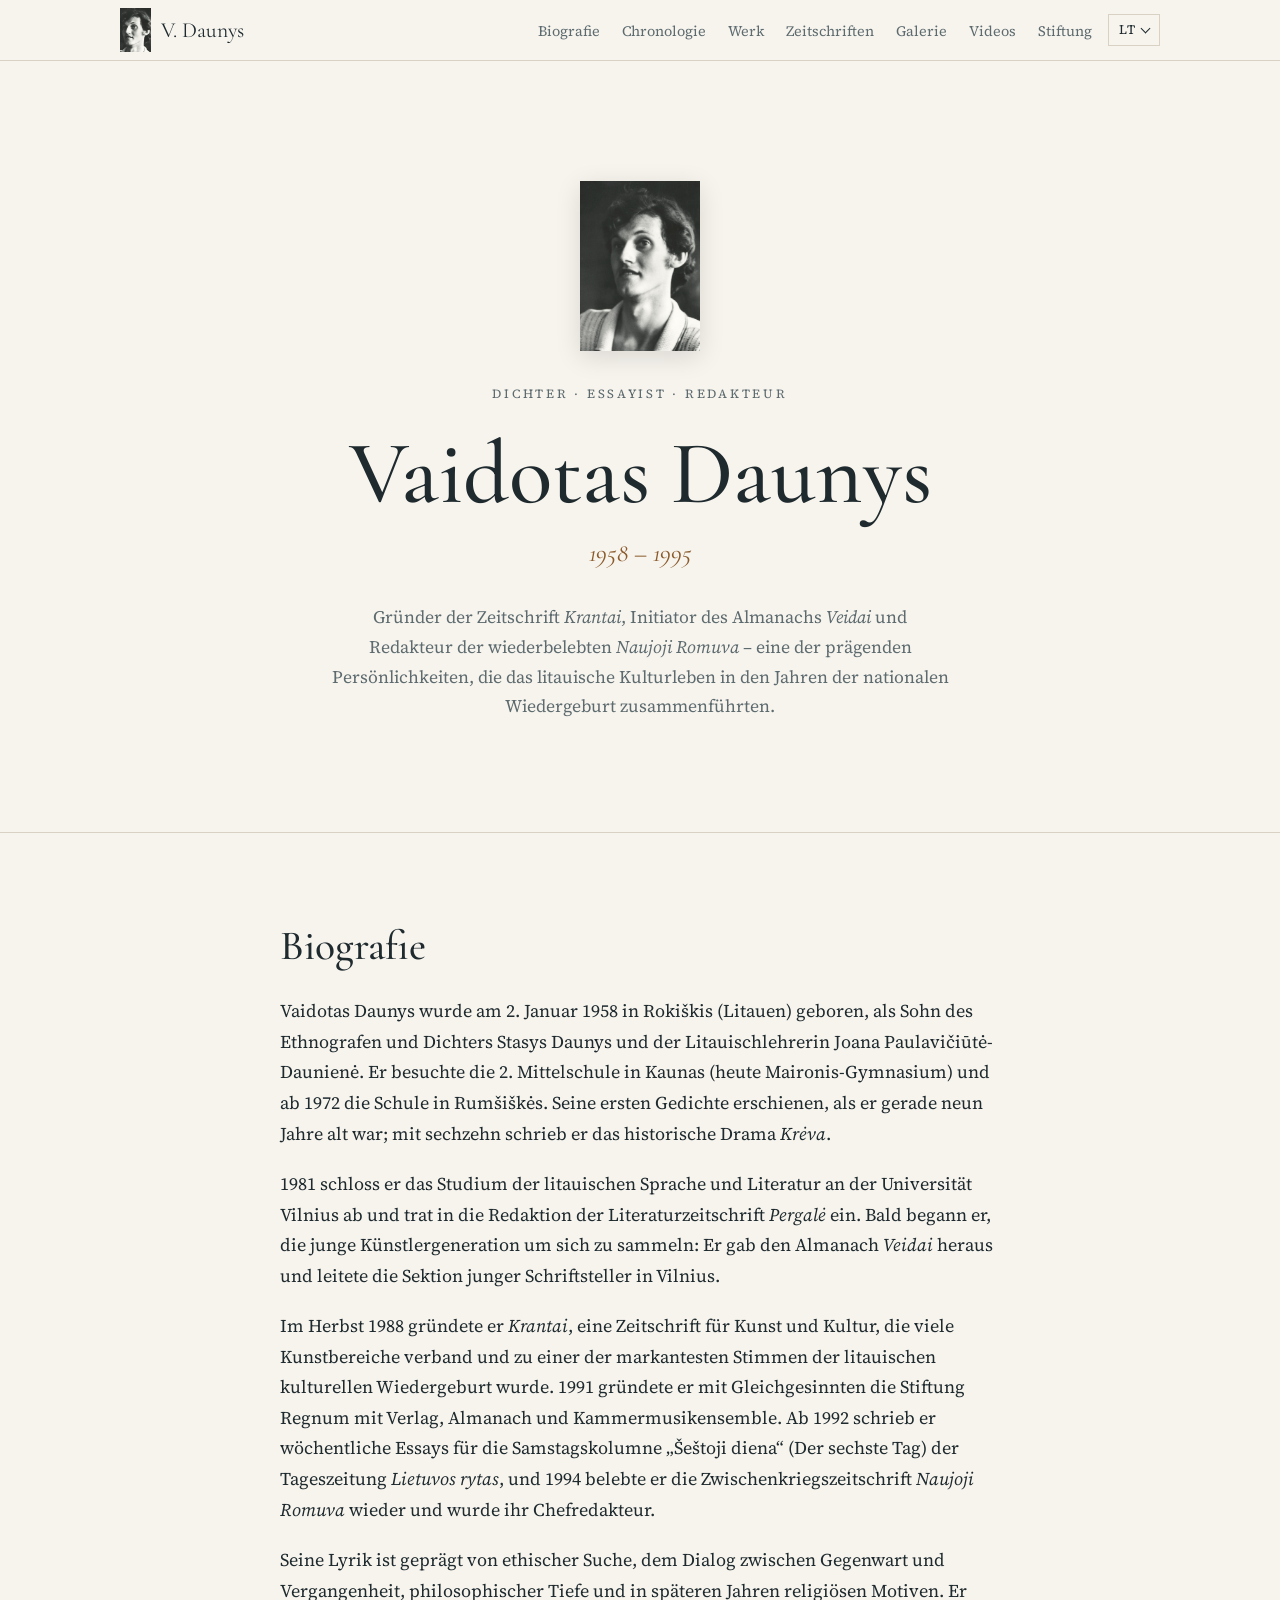
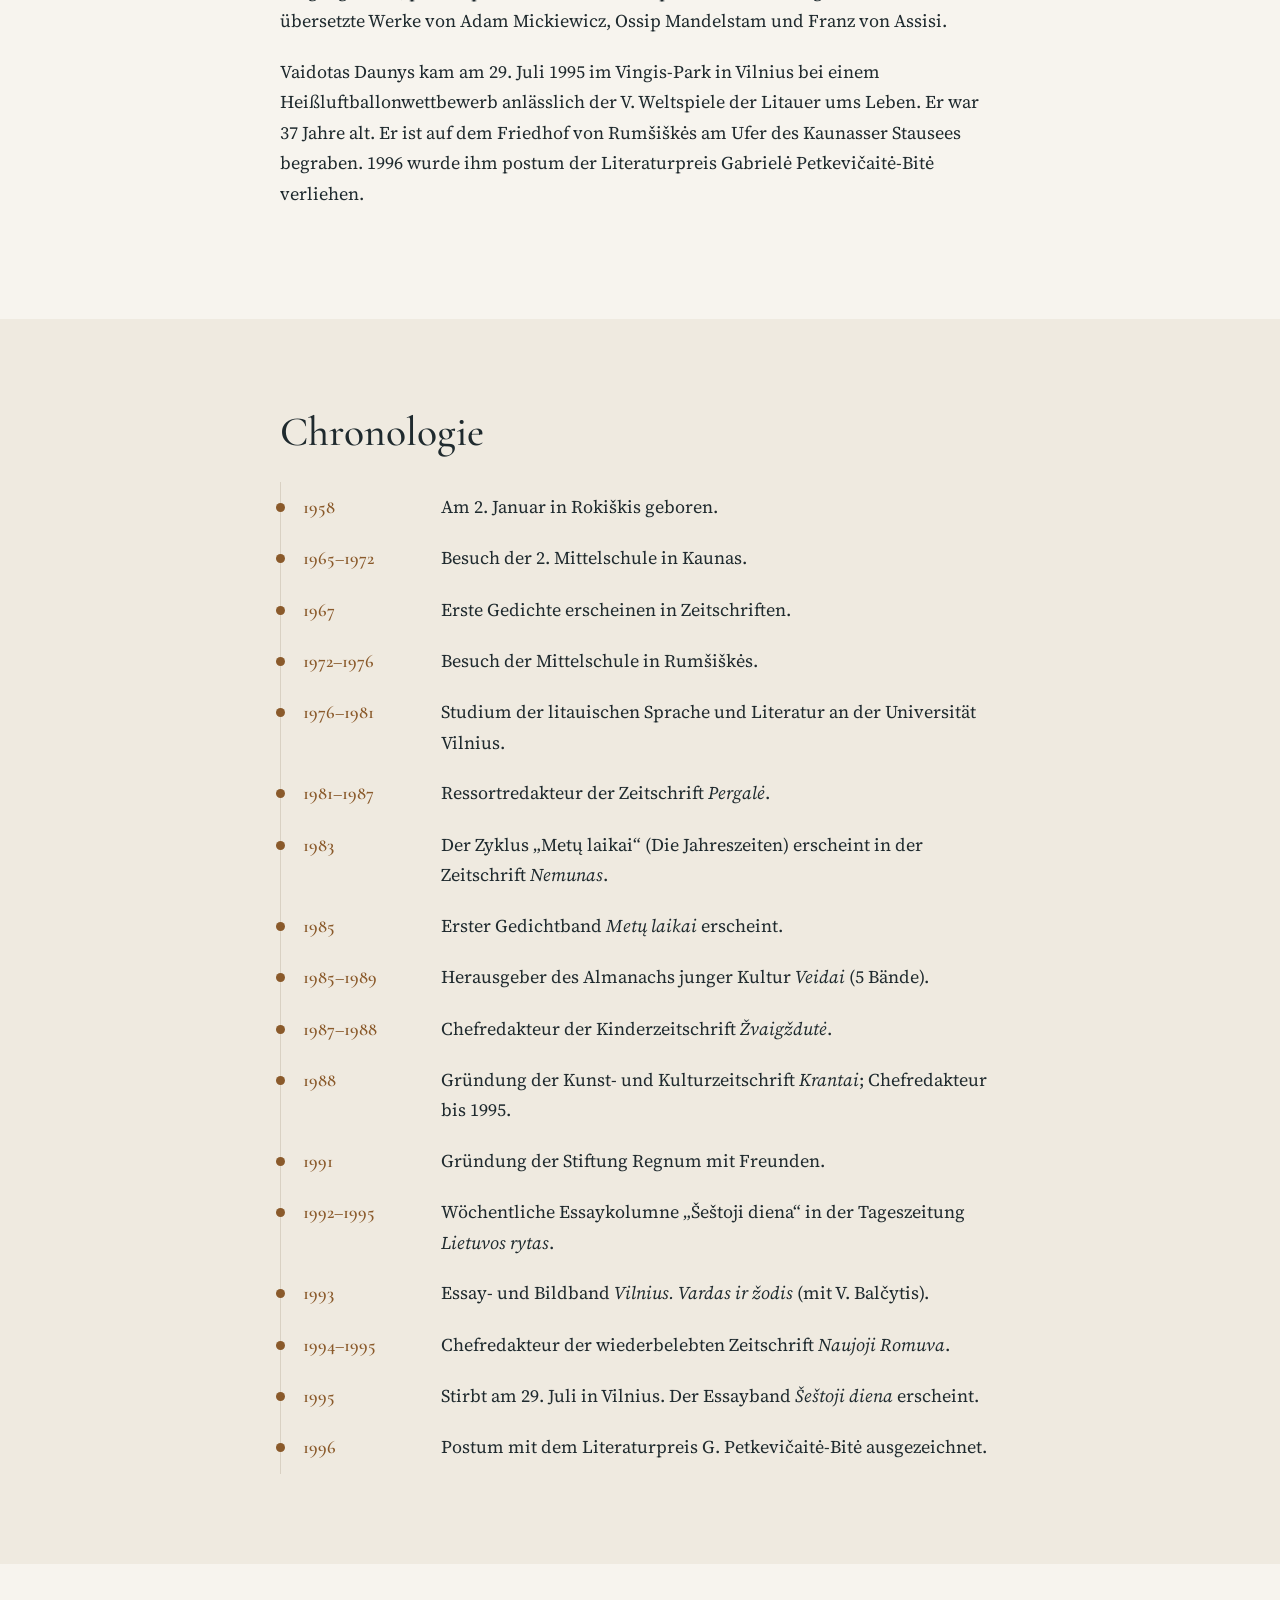
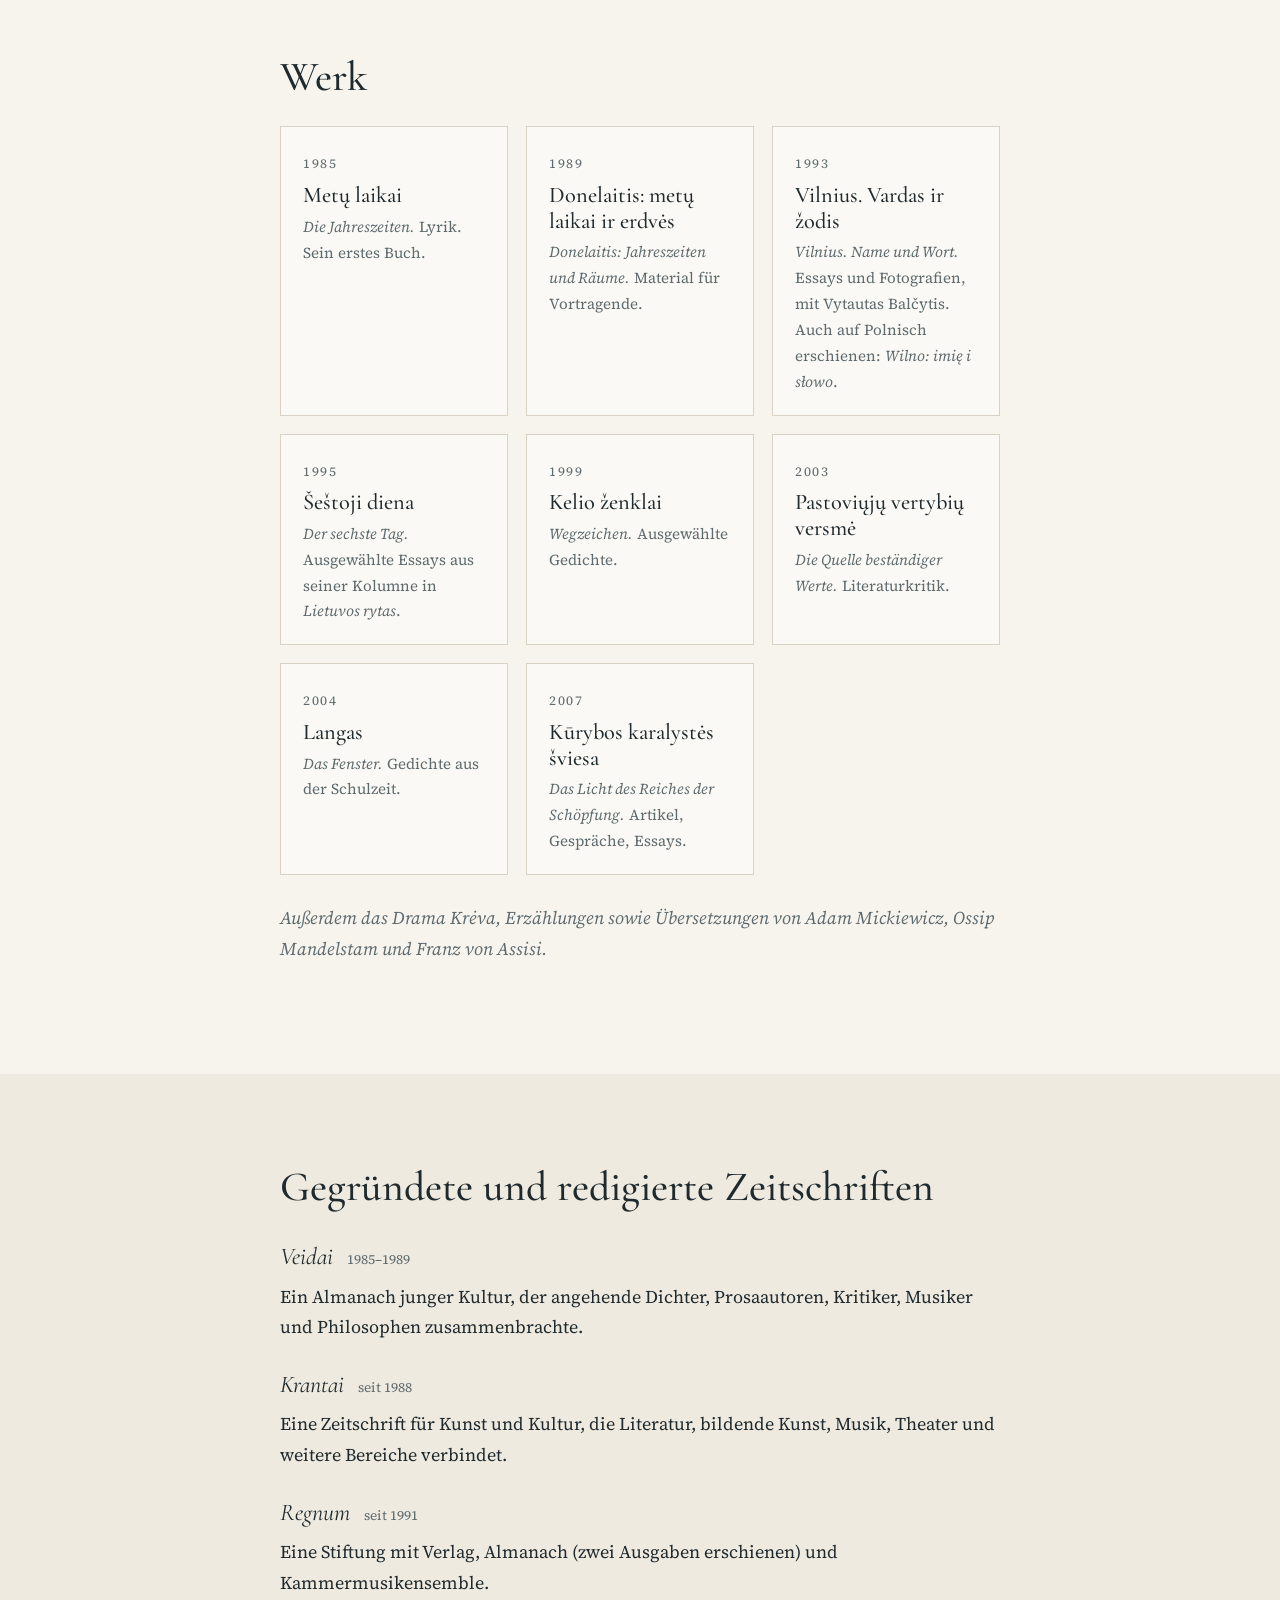
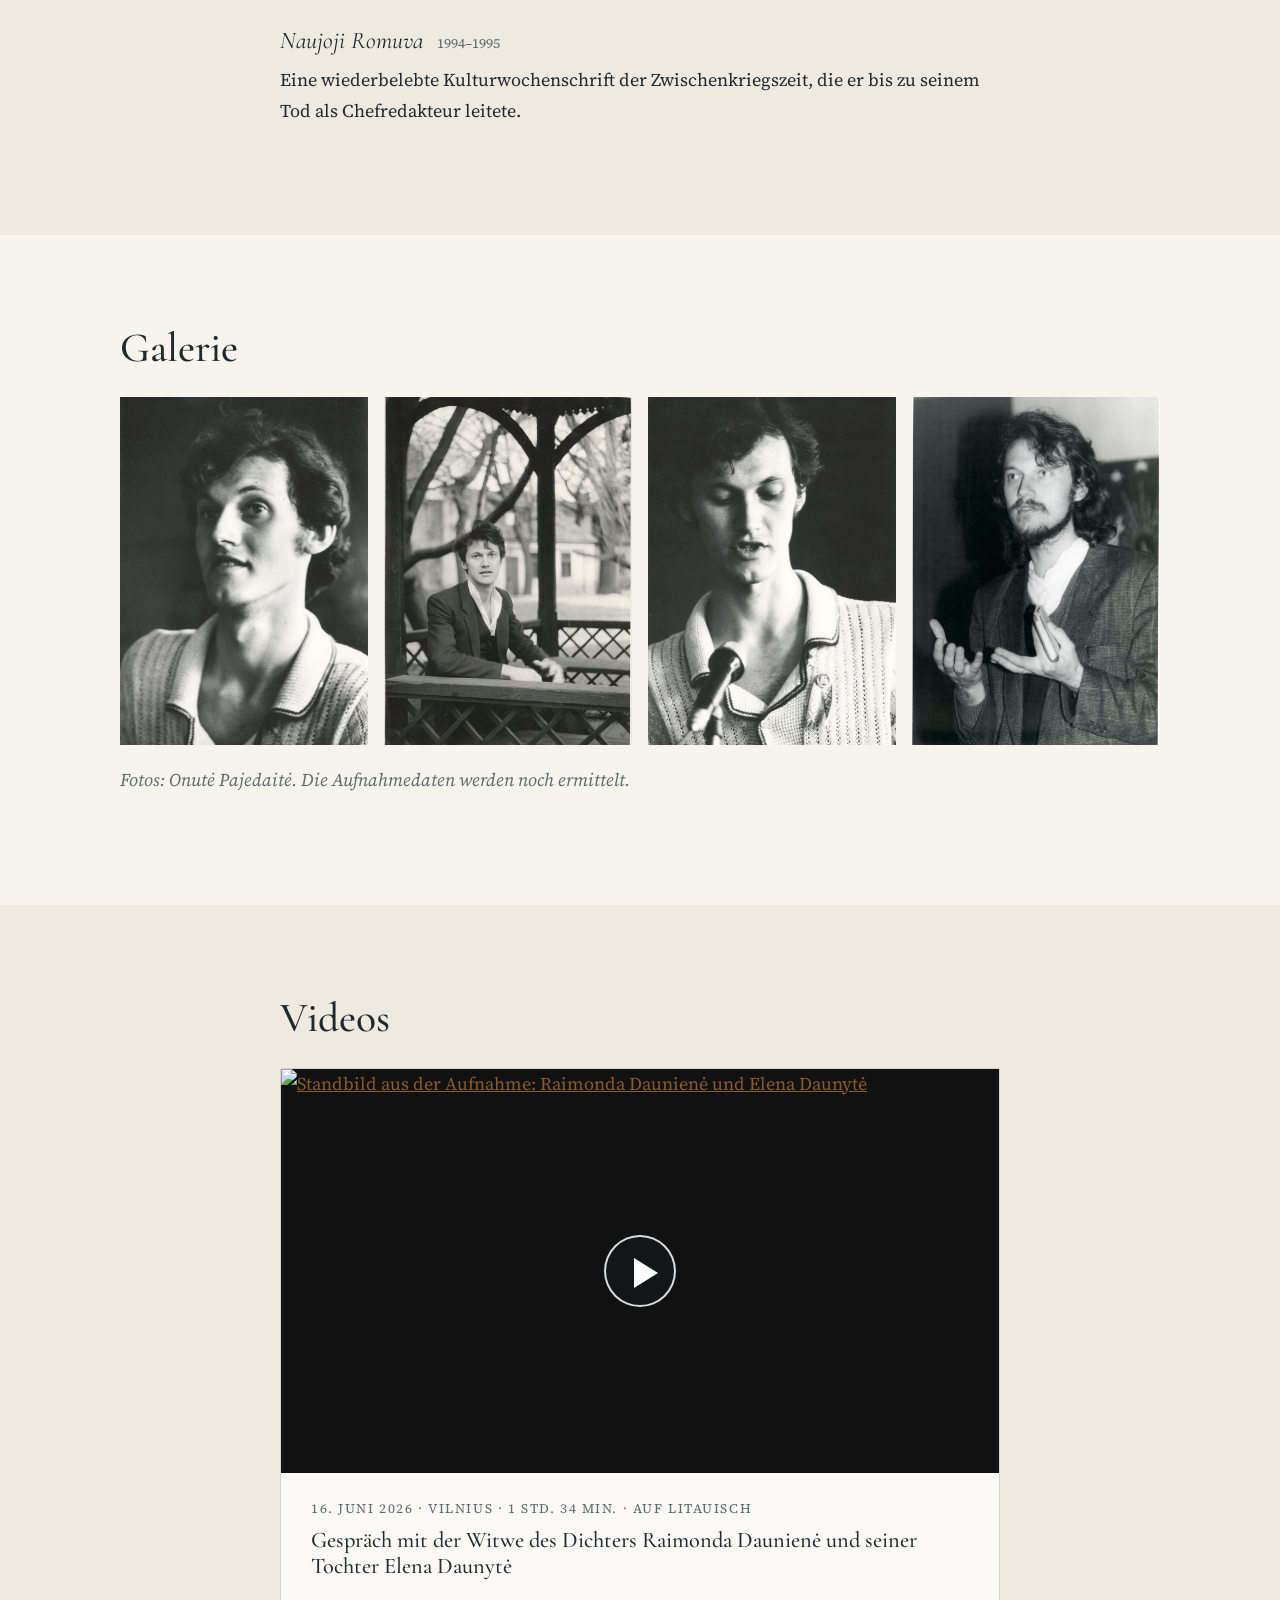
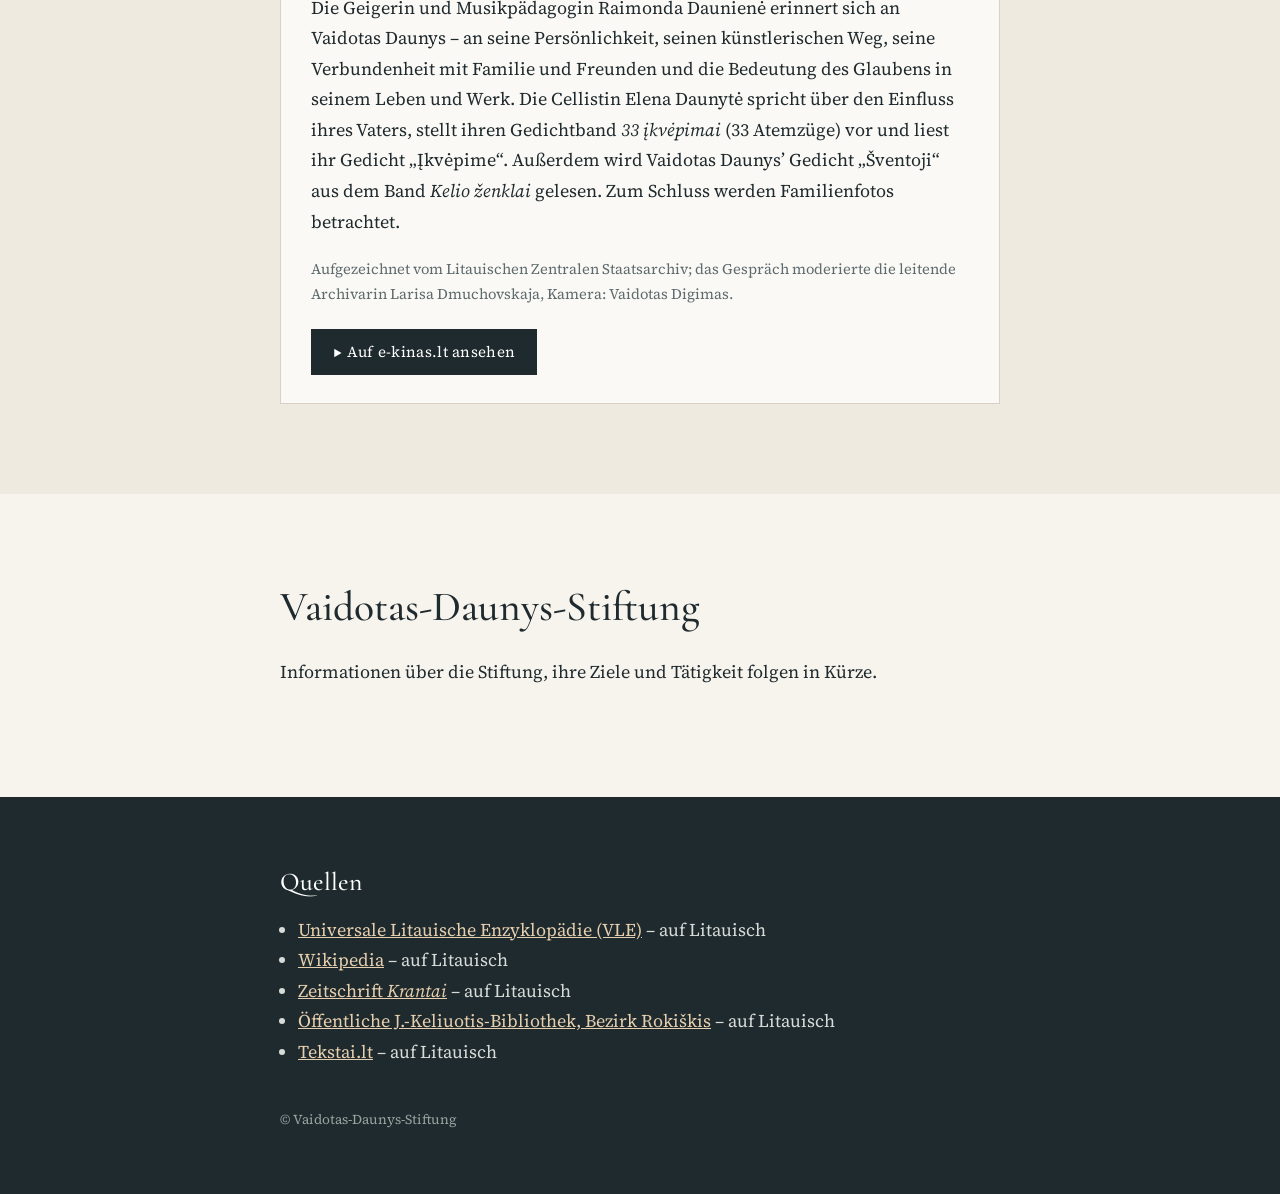
==== commit 4d67c884: "Motinos pavarde: Joana Paulaviciute-Dauniene Co-Authored-By: Claude Opus 5.5 <noreply@anthropic.com>" ====
--- a/de/index.html
+++ b/de/index.html
@@ -100,7 +100,7 @@
 <section id="biografie" class="block">
   <div class="wrap narrow">
     <h2>Biografie</h2>
-    <p>Vaidotas Daunys wurde am 2. Januar 1958 in Rokiškis (Litauen) geboren, als Sohn des Ethnografen und Dichters Stasys Daunys und der Litauischlehrerin Joana Daunienė. Er besuchte die 2. Mittelschule in Kaunas (heute Maironis-Gymnasium) und ab 1972 die Schule in Rumšiškės. Seine ersten Gedichte erschienen, als er gerade neun Jahre alt war; mit sechzehn schrieb er das historische Drama <i>Krėva</i>.</p>
+    <p>Vaidotas Daunys wurde am 2. Januar 1958 in Rokiškis (Litauen) geboren, als Sohn des Ethnografen und Dichters Stasys Daunys und der Litauischlehrerin Joana Paulavičiūtė-Daunienė. Er besuchte die 2. Mittelschule in Kaunas (heute Maironis-Gymnasium) und ab 1972 die Schule in Rumšiškės. Seine ersten Gedichte erschienen, als er gerade neun Jahre alt war; mit sechzehn schrieb er das historische Drama <i>Krėva</i>.</p>
     <p>1981 schloss er das Studium der litauischen Sprache und Literatur an der Universität Vilnius ab und trat in die Redaktion der Literaturzeitschrift <i>Pergalė</i> ein. Bald begann er, die junge Künstlergeneration um sich zu sammeln: Er gab den Almanach <i>Veidai</i> heraus und leitete die Sektion junger Schriftsteller in Vilnius.</p>
     <p>Im Herbst 1988 gründete er <i>Krantai</i>, eine Zeitschrift für Kunst und Kultur, die viele Kunstbereiche verband und zu einer der markantesten Stimmen der litauischen kulturellen Wiedergeburt wurde. 1991 gründete er mit Gleichgesinnten die Stiftung Regnum mit Verlag, Almanach und Kammermusikensemble. Ab 1992 schrieb er wöchentliche Essays für die Samstagskolumne „Šeštoji diena“ (Der sechste Tag) der Tageszeitung <i>Lietuvos rytas</i>, und 1994 belebte er die Zwischenkriegszeitschrift <i>Naujoji Romuva</i> wieder und wurde ihr Chefredakteur.</p>
     <p>Seine Lyrik ist geprägt von ethischer Suche, dem Dialog zwischen Gegenwart und Vergangenheit, philosophischer Tiefe und in späteren Jahren religiösen Motiven. Er übersetzte Werke von Adam Mickiewicz, Ossip Mandelstam und Franz von Assisi.</p>
